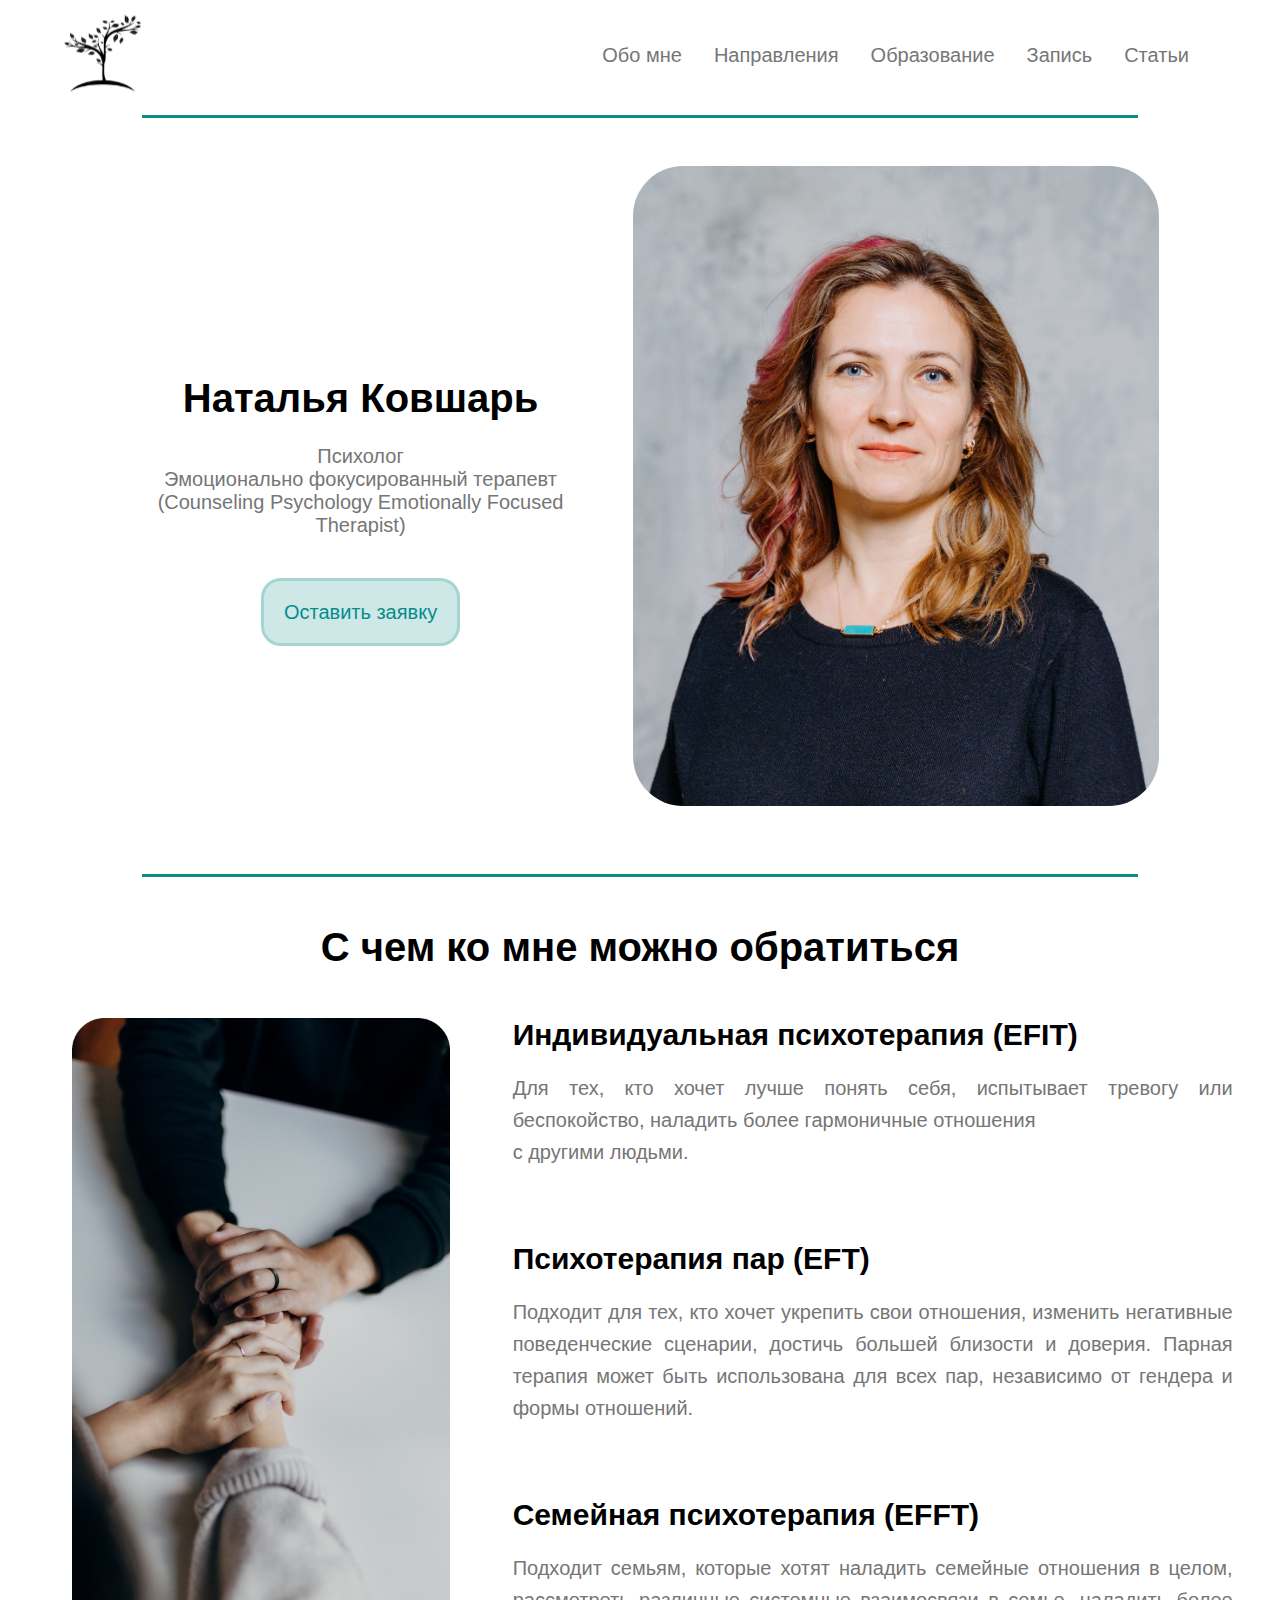
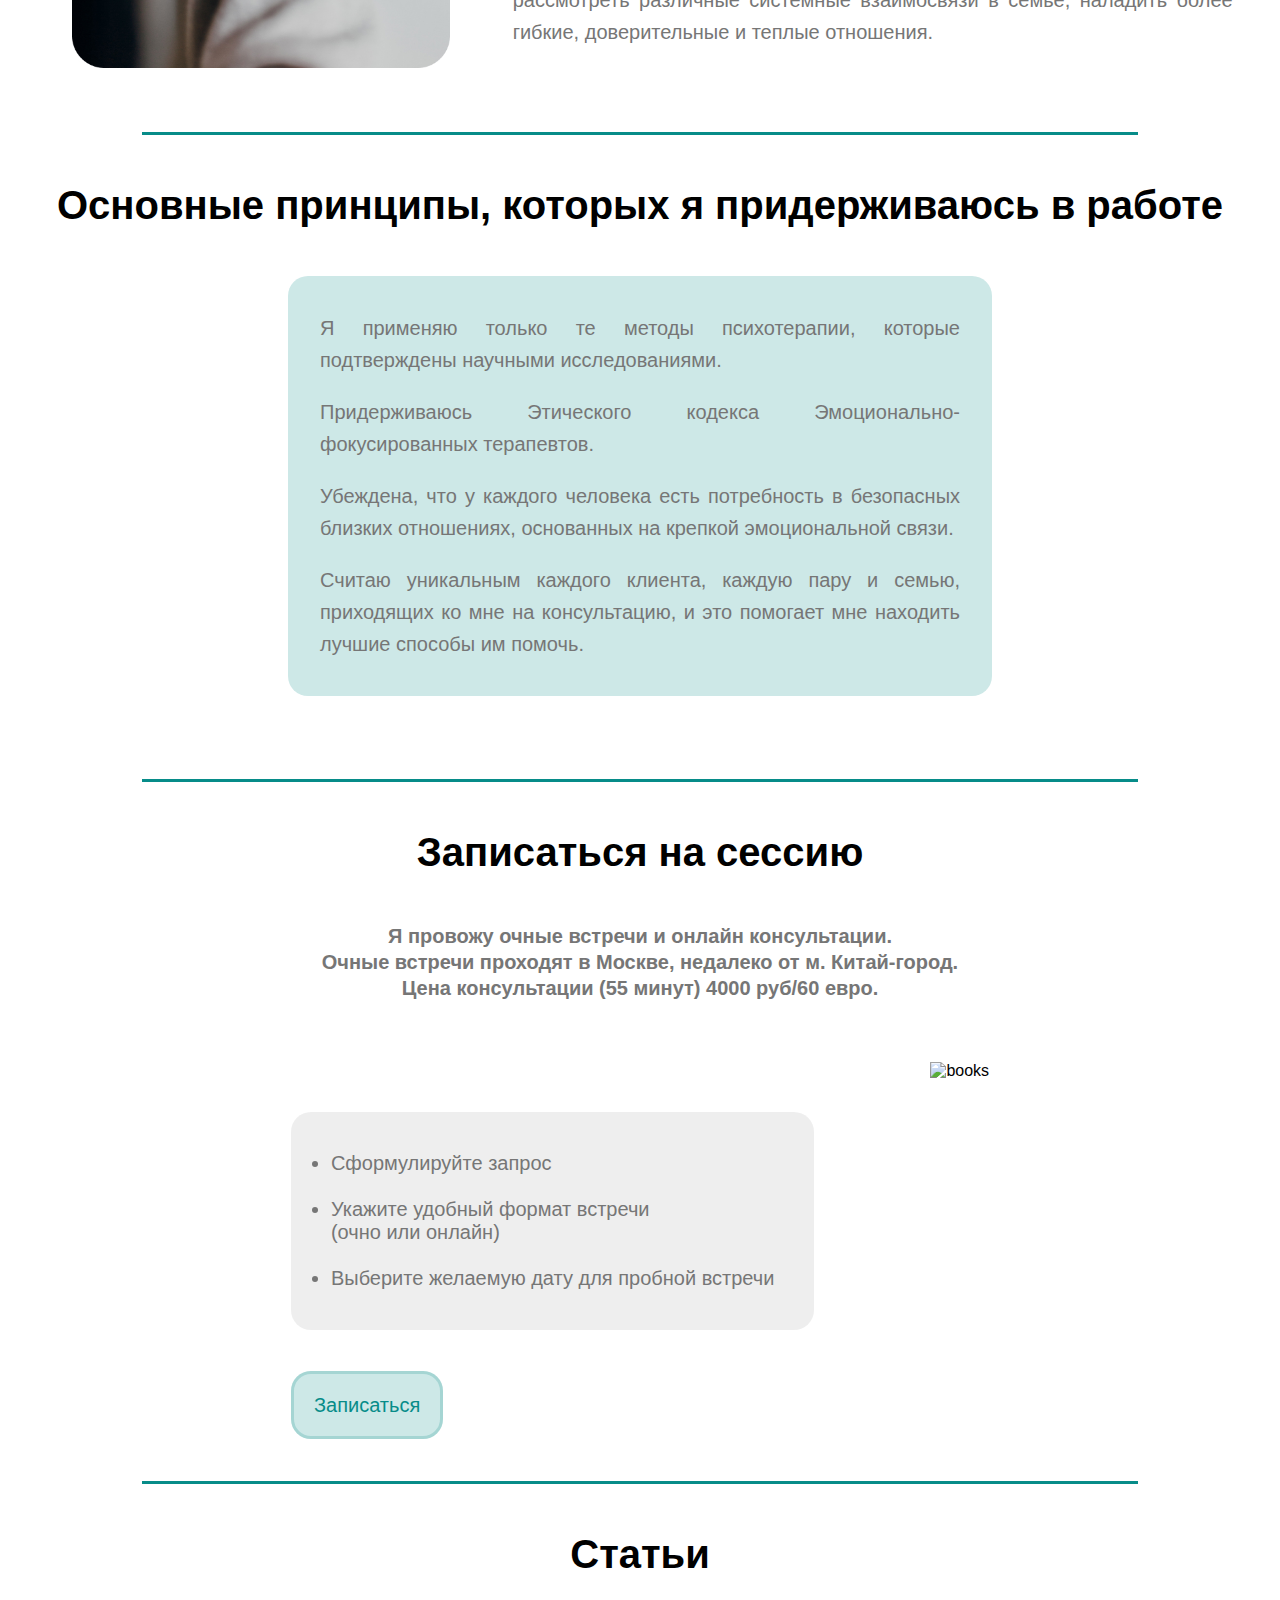
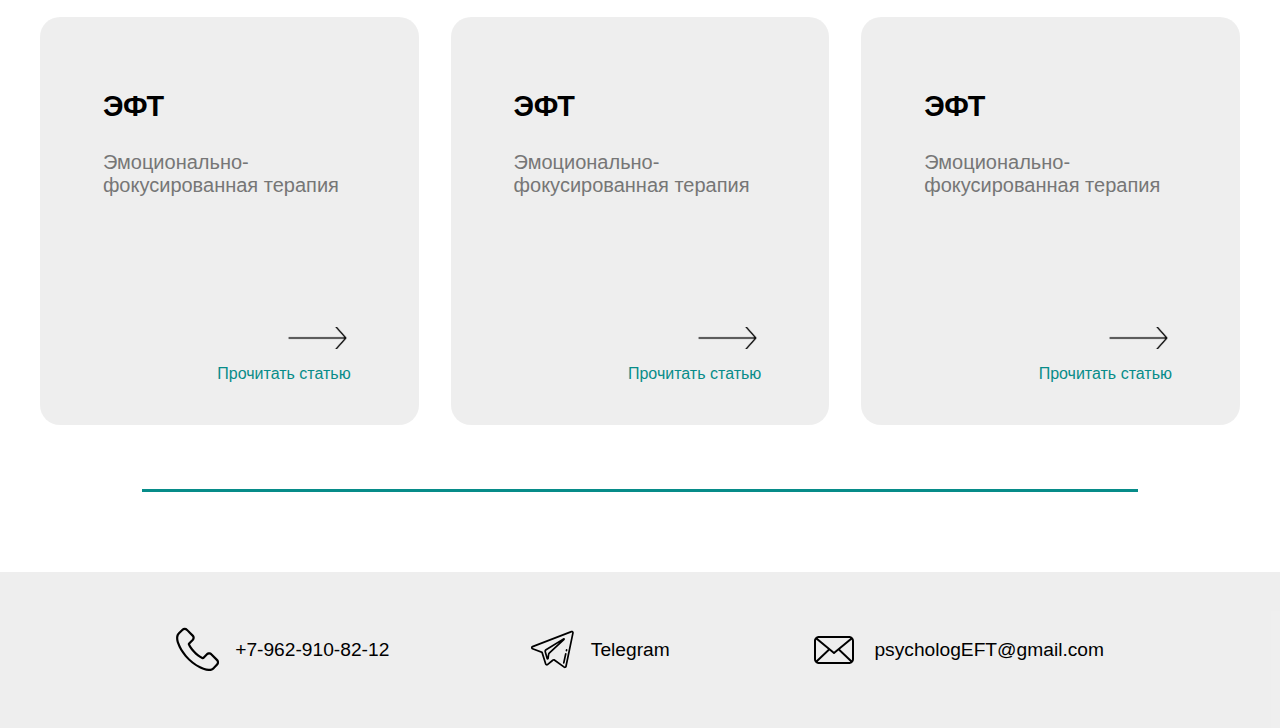
==== index.html @ a8511dcf "Merge pull request #16 from IrinaShvetz-Shust/test" ====
<!DOCTYPE html>
<html lang="en">

<head>
    <meta charset="UTF-8" />
    <meta http-equiv="X-UA-Compatible" content="IE=edge" />
    <meta name="viewport" content="width=device-width, initial-scale=1.0" />
    <link rel="stylesheet" href="./src/assets/styles/vendor/normalize.css" />
    <link rel="stylesheet" href="./src/assets/styles/main.css" />
    <title>Document</title>
    <style>

    </style>

</head>

<body>
    <header class="header">
        <a href="#" class="header__logo" target="_blank">
            <img src="./src/assets/images/logo.svg" alt="Главное лого - дерево." class="header__image" /></a>
        <ul class="header__list">
            <li class="header__item">
                <a href="#" class="text header__link header__link_current">Обо мне</a>
            </li>
            <li class="header__item">
                <a href="#services" class="text header__link">Направления</a>
            </li>
            <li class="header__item">
                <a href="./Education.html" class="text header__link" target="_blank">Образование</a>
            </li>
            <li class="header__item">
                <a href="#booking" class="text header__link">Запись</a>
            </li>
            <li class="header__item">
                <a href="./Articles.html" class="text header__link" target="_blank">Статьи</a>
            </li>
        </ul>
        <div class="hamburger-menu">
            <input id="hamburger-menu__toggle" type="checkbox" />
            <label class="hamburger-menu__button" for="hamburger-menu__toggle">
                <span></span>
            </label>
            <ul class="hamburger-menu__list">
                <li class="hamburger-menu__item">
                    <a href="#" class="text hamburger-menu__link">Обо мне</a>
                </li>
                <li class="hamburger-menu__item">
                    <a href="./Education.html" class="text hamburger-menu__link" target="_blank">Образование</a>
                </li>
                <li class="hamburger-menu__item">
                    <a href="./Articles.html" class="text hamburger-menu__link" target="_blank">Статьи</a>
                </li>
            </ul>
        </div>
    </header>
    <main class="main-container">
        <!-- Блок "Обо мне" -->
        <hr />
        <article class="about">
            <div class="about__text">
                <h1 class="title_size-m title_mobile-border title">Наталья Ковшарь</h1>
                <p class="text">
                    Психолог<br />
                    Эмоционально фокусированный терапевт<br />
                    (Counseling Psychology Emotionally Focused Therapist)
                </p>
                <div class="btn">
                    <a href="telergam.html" target="_blank" class="btn__link border-radius">Оставить заявку</a>
                </div>
            </div>
            <div class="about__img-item">
                <img src="./src/assets/images/Natalia.jpg" alt="portrait of Natalia"
                    class="about__img border-radius__img" />
            </div>
        </article>
        <!-- Блок "Обо мне mobile" -->
        <article class="about-mobile">
            <h1 class="title_size-m title_mobile-border title">Наталья Ковшарь</h1>

            <img src="./src/assets/images/Natalia.jpg" alt="portrait of Natalia"
                class="about__img border-radius__img about__img-item" />
            <p class="text ">
                Психолог<br />
                Эмоционально фокусированный терапевт<br />
                (Counseling Psychology Emotionally Focused Therapist)
            </p>

            <div class="btn">
                <a href="telergam.html" target="_blank" class="btn__link border-radius">Оставить заявку</a>
            </div>

            </div>
        </article>
        <!-- Блок услуги -->
        <hr id="services" />
        <div class="services">
            <h2 class="services__title title title_mobile-border">
                С чем ко мне можно обратиться
            </h2>
            <div class="services-block">
                <img class="services__image" src="./src/assets/images/main-hand.jpg" alt="Предоставляемые услуги" />
                <section class="services__text">
                    <article class="services__text-block">
                        <p class="services__text-title title_size-s">
                            Индивидуальная психотерапия (EFIT)
                        </p>
                        <p class="services__text-description text">
                            Для тех, кто хочет лучше понять себя, испытывает тревогу или
                            беспокойство, наладить более гармоничные отношения <br />
                            с другими людьми.
                        </p>
                    </article>
                    <article class="services__text-block">
                        <p class="services__text-title title_size-s">
                            Психотерапия пар (EFT)
                        </p>
                        <p class="services__text-description text">
                            Подходит для тех, кто хочет укрепить свои отношения, изменить
                            негативные поведенческие сценарии, достичь большей близости и
                            доверия. Парная терапия может быть использована для всех пар,
                            независимо от гендера и формы отношений.
                        </p>
                    </article>
                    <article class="services__text-block">
                        <p class="services__text-title title_size-s">
                            Семейная психотерапия (EFFT)
                        </p>
                        <p class="services__text-description text">
                            Подходит семьям, которые хотят наладить семейные отношения в
                            целом, рассмотреть различные системные взаимосвязи в семье,
                            наладить более гибкие, доверительные и теплые отношения.
                        </p>
                    </article>

                    <img class="services__image-mobile" src="./src/assets/images/main-hands_mobile.jpg"
                        alt="Предоставляемые услуги" />
                </section>
            </div>
        </div>
        <!-- Блок принципы -->
        <hr />
        <section class="principles">
            <h2 class="principles__tittle title title_mobile-border title_center">
                Основные принципы, которых я придерживаюсь в работе
            </h2>
            <h2 class="title_center title title_mobile-border title-none">
                Основные принципы
            </h2>

            <div class="principle_description">
                <p class="principles__text text">
                    Я применяю только те методы психотерапии, которые подтверждены
                    научными исследованиями.
                </p>
                <p class="principles__text text">
                    Придерживаюсь Этического кодекса Эмоционально-фокусированных
                    терапевтов.
                </p>
                <p class="principles__text text">
                    Убеждена, что у каждого человека есть потребность в безопасных
                    близких отношениях, основанных на крепкой эмоциональной связи.
                </p>
                <p class="principles__text text">
                    Считаю уникальным каждого клиента, каждую пару и семью, приходящих
                    ко мне на консультацию, и это помогает мне находить лучшие способы
                    им помочь.
                </p>
            </div>
        </section>
        <!-- Блок запись -->
        <hr id="booking" />
        <section class="booking">
            <h2 class="title_center title title_mobile-border">
                Записаться на сессию
            </h2>

            <p class="booking__info text">
                Я провожу очные встречи и онлайн консультации. <br />
                Очные встречи проходят в Москве, недалеко от м. Китай-город. <br />
                Цена консультации (55 минут) 4000 руб/60 евро.
            </p>

            <div class="booking-block2">
                <div>
                    <ul class="text booking-block2__text">
                        <li>Сформулируйте запрос</li><br>
                        <li>
                            Укажите удобный формат встречи <br />
                            (очно или онлайн)
                        </li><br>
                        <li>
                            Выберите желаемую дату для пробной
                            встречи
                        </li>
                    </ul>
                    <div class="btn btn__booking">
                        <a href="telergam.html" target="_blank" class="btn__link border-radius">Записаться</a>
                    </div>
                </div>
                <img class="booking__image" src="./src/assets/images/booking1.jpg" alt="books" />
            </div>
        </section>

        <!-- Блок статьи -->
        <hr />
        <section class="articles">
            <h2 class="title articles__title title_mobile-border">Статьи</h2>
            <div class="articles-card__wrapper">
                <div class="articles-card">
                    <h3 class="articles-card__title title_size-s">ЭФТ</h3>
                    <p class="text articles-card__text">
                        Эмоционально-фокусированная терапия
                    </p>
                    <a href="Articles.html" class="articles-card__link" target="_blank">
                        <svg class="articles-card__icon" xmlns="http://www.w3.org/2000/svg"
                            xmlns:xlink="http://www.w3.org/1999/xlink" width="107" height="22" viewBox="0 0 107 22"
                            fill="none">
                            <rect width="107" height="22" fill="url(#pattern0)" />
                            <defs>
                                <pattern id="pattern0" patternContentUnits="objectBoundingBox" width="1" height="1">
                                    <use xlink:href="#image0_420_142"
                                        transform="translate(0 -1.93182) scale(0.000997009 0.00484909)" />
                                </pattern>
                                <image id="image0_420_142" width="1003" height="1003"
                                    xlink:href="[data-uri]" />
                            </defs>
                        </svg>

                        <p class="articles-card__link-text">Прочитать статью</p>
                    </a>
                </div>
                <div class="articles-card">
                    <h3 class="articles-card__title title_size-s">ЭФТ</h3>
                    <p class="text articles-card__text">
                        Эмоционально-фокусированная терапия
                    </p>
                    <a href="Articles.html" class="articles-card__link" target="_blank">
                        <svg class="articles-card__icon" xmlns="http://www.w3.org/2000/svg"
                            xmlns:xlink="http://www.w3.org/1999/xlink" width="107" height="22" viewBox="0 0 107 22"
                            fill="none">
                            <rect width="107" height="22" fill="url(#pattern0)" />
                            <defs>
                                <pattern id="pattern0" patternContentUnits="objectBoundingBox" width="1" height="1">
                                    <use xlink:href="#image0_420_142"
                                        transform="translate(0 -1.93182) scale(0.000997009 0.00484909)" />
                                </pattern>
                                <image id="image0_420_142" width="1003" height="1003"
                                    xlink:href="[data-uri]" />
                            </defs>
                        </svg>
                        <p class="articles-card__link-text">Прочитать статью</p>
                    </a>
                </div>
                <div class="articles-card articles-card_last">
                    <h3 class="articles-card__title title_size-s">ЭФТ</h3>
                    <p class="text articles-card__text">
                        Эмоционально-фокусированная терапия
                    </p>
                    <a href="Articles.html" class="articles-card__link" target="_blank">
                        <svg class="articles-card__icon" xmlns="http://www.w3.org/2000/svg"
                            xmlns:xlink="http://www.w3.org/1999/xlink" width="107" height="22" viewBox="0 0 107 22"
                            fill="none">
                            <rect width="107" height="22" fill="url(#pattern0)" />
                            <defs>
                                <pattern id="pattern0" patternContentUnits="objectBoundingBox" width="1" height="1">
                                    <use xlink:href="#image0_420_142"
                                        transform="translate(0 -1.93182) scale(0.000997009 0.00484909)" />
                                </pattern>
                                <image id="image0_420_142" width="1003" height="1003"
                                    xlink:href="[data-uri]" />
                            </defs>
                        </svg>
                        <p class="articles-card__link-text">Прочитать статью</p>
                    </a>
                </div>
            </div>
        </section>
        <hr />
    </main>
    <footer class="footer">
        <ul class="footer__list">
            <li class="footer__item">
                <a class="footer__link" href="tel:+79629108212">
                    <svg class="footer__icon footer__icon_telephone" xmlns="http://www.w3.org/2000/svg"
                        xmlns:xlink="http://www.w3.org/1999/xlink" version="1.1" id="Capa_1" x="0px" y="0px"
                        viewBox="0 0 482.6 482.6" style="enable-background: new 0 0 482.6 482.6" xml:space="preserve">
                        <g>
                            <path
                                d="M98.339,320.8c47.6,56.9,104.9,101.7,170.3,133.4c24.9,11.8,58.2,25.8,95.3,28.2c2.3,0.1,4.5,0.2,6.8,0.2   c24.9,0,44.9-8.6,61.2-26.3c0.1-0.1,0.3-0.3,0.4-0.5c5.8-7,12.4-13.3,19.3-20c4.7-4.5,9.5-9.2,14.1-14   c21.3-22.2,21.3-50.4-0.2-71.9l-60.1-60.1c-10.2-10.6-22.4-16.2-35.2-16.2c-12.8,0-25.1,5.6-35.6,16.1l-35.8,35.8   c-3.3-1.9-6.7-3.6-9.9-5.2c-4-2-7.7-3.9-11-6c-32.6-20.7-62.2-47.7-90.5-82.4c-14.3-18.1-23.9-33.3-30.6-48.8   c9.4-8.5,18.2-17.4,26.7-26.1c3-3.1,6.1-6.2,9.2-9.3c10.8-10.8,16.6-23.3,16.6-36s-5.7-25.2-16.6-36l-29.8-29.8   c-3.5-3.5-6.8-6.9-10.2-10.4c-6.6-6.8-13.5-13.8-20.3-20.1c-10.3-10.1-22.4-15.4-35.2-15.4c-12.7,0-24.9,5.3-35.6,15.5l-37.4,37.4   c-13.6,13.6-21.3,30.1-22.9,49.2c-1.9,23.9,2.5,49.3,13.9,80C32.739,229.6,59.139,273.7,98.339,320.8z M25.739,104.2   c1.2-13.3,6.3-24.4,15.9-34l37.2-37.2c5.8-5.6,12.2-8.5,18.4-8.5c6.1,0,12.3,2.9,18,8.7c6.7,6.2,13,12.7,19.8,19.6   c3.4,3.5,6.9,7,10.4,10.6l29.8,29.8c6.2,6.2,9.4,12.5,9.4,18.7s-3.2,12.5-9.4,18.7c-3.1,3.1-6.2,6.3-9.3,9.4   c-9.3,9.4-18,18.3-27.6,26.8c-0.2,0.2-0.3,0.3-0.5,0.5c-8.3,8.3-7,16.2-5,22.2c0.1,0.3,0.2,0.5,0.3,0.8   c7.7,18.5,18.4,36.1,35.1,57.1c30,37,61.6,65.7,96.4,87.8c4.3,2.8,8.9,5,13.2,7.2c4,2,7.7,3.9,11,6c0.4,0.2,0.7,0.4,1.1,0.6   c3.3,1.7,6.5,2.5,9.7,2.5c8,0,13.2-5.1,14.9-6.8l37.4-37.4c5.8-5.8,12.1-8.9,18.3-8.9c7.6,0,13.8,4.7,17.7,8.9l60.3,60.2   c12,12,11.9,25-0.3,37.7c-4.2,4.5-8.6,8.8-13.3,13.3c-7,6.8-14.3,13.8-20.9,21.7c-11.5,12.4-25.2,18.2-42.9,18.2   c-1.7,0-3.5-0.1-5.2-0.2c-32.8-2.1-63.3-14.9-86.2-25.8c-62.2-30.1-116.8-72.8-162.1-127c-37.3-44.9-62.4-86.7-79-131.5   C28.039,146.4,24.139,124.3,25.739,104.2z" />
                        </g>
                        <g></g>
                        <g></g>
                        <g></g>
                        <g></g>
                        <g></g>
                        <g></g>
                        <g></g>
                        <g></g>
                        <g></g>
                        <g></g>
                        <g></g>
                        <g></g>
                        <g></g>
                        <g></g>
                        <g></g>
                    </svg>
                    <p class="footer__text">+7-962-910-82-12</p>
                </a>
            </li>
            <li class="footer__item">
                <a href="#" class="footer__link">
                    <svg class="footer__icon footer__icon_telegram" xmlns="http://www.w3.org/2000/svg"
                        xmlns:xlink="http://www.w3.org/1999/xlink" version="1.1" id="Layer_1" x="0px" y="0px"
                        viewBox="0 0 512 512" style="enable-background:new 0 0 512 512;" xml:space="preserve">
                        <g>
                            <g>
                                <g>
                                    <path
                                        d="M385.268,121.919l-210.569,129.69c-11.916,7.356-17.555,21.885-13.716,35.323l22.768,80     c1.945,6.821,8.015,11.355,14.999,11.355c0.389,0,0.782-0.014,1.176-0.043c7.466-0.542,13.374-6.103,14.367-13.515l5.92-43.866     c0.798-5.902,3.642-11.392,8.001-15.45l173.765-161.524c5.251-4.869,5.945-12.842,1.618-18.545     C399.263,119.636,391.388,118.16,385.268,121.919z M214.32,290.478c-7.808,7.268-12.895,17.089-14.323,27.655l-2.871,21.278     l-16.527-58.072c-1.343-4.704,0.635-9.791,4.805-12.365l154.258-95.007L214.32,290.478z" />
                                    <path
                                        d="M503.67,37.382c-6.579-5.576-15.657-7.111-23.698-4.005L15.08,212.719C5.873,216.27-0.047,224.939,0,234.804     c0.048,9.874,6.055,18.495,15.316,21.965l108.59,40.529l42.359,136.225c2.326,7.489,8.197,13.308,15.703,15.566     c7.502,2.256,15.604,0.643,21.66-4.31l63.14-51.473c3.032-2.472,7.362-2.594,10.528-0.295l113.883,82.681     c4.097,2.978,8.932,4.511,13.823,4.511c2.865,0,5.749-0.526,8.517-1.596c7.486-2.895,12.93-9.312,14.56-17.163l83.429-401.309     C513.26,51.685,510.257,42.967,503.67,37.382z M491.536,55.99l-83.428,401.308c-0.302,1.45-1.346,2.053-1.942,2.284     c-0.6,0.232-1.785,0.489-2.997-0.393l-113.887-82.685c-5.091-3.696-11.077-5.531-17.052-5.531     c-6.518,0-13.027,2.185-18.347,6.519l-63.154,51.485c-1.124,0.92-2.291,0.756-2.885,0.577c-0.598-0.18-1.665-0.69-2.099-2.086     l-43.845-141.006c-0.937-3.013-3.217-5.423-6.173-6.527L22.462,237.662c-1.696-0.635-2.057-1.958-2.062-2.957     c-0.005-0.99,0.343-2.307,2.023-2.955L487.316,52.409c0.002-0.001,0.005-0.002,0.008-0.003c1.51-0.583,2.627,0.087,3.159,0.537     C491.017,53.398,491.867,54.398,491.536,55.99z" />
                                </g>
                            </g>
                        </g>
                        <g>
                            <g>
                                <path
                                    d="M427.481,252.142c-5.506-1.196-10.936,2.299-12.131,7.804l-1.55,7.14c-1.195,5.505,2.299,10.936,7.804,12.131    c0.729,0.158,1.456,0.234,2.174,0.234c4.695,0,8.92-3.262,9.958-8.037l1.55-7.14C436.48,258.769,432.985,253.338,427.481,252.142z    " />
                            </g>
                        </g>
                        <g>
                            <g>
                                <path
                                    d="M417.281,299.122c-5.512-1.195-10.938,2.299-12.132,7.804l-23.459,108.051c-1.195,5.505,2.299,10.936,7.803,12.131    c0.73,0.158,1.457,0.234,2.174,0.234c4.696,0,8.92-3.262,9.958-8.037l23.459-108.052    C426.279,305.748,422.785,300.317,417.281,299.122z" />
                            </g>
                        </g>
                        <g>
                        </g>
                        <g>
                        </g>
                        <g>
                        </g>
                        <g>
                        </g>
                        <g>
                        </g>
                        <g>
                        </g>
                        <g>
                        </g>
                        <g>
                        </g>
                        <g>
                        </g>
                        <g>
                        </g>
                        <g>
                        </g>
                        <g>
                        </g>
                        <g>
                        </g>
                        <g>
                        </g>
                        <g>
                        </g>
                    </svg>
                    <p class="footer__text">Telegram</p>
                </a>
            </li>
            <li class="footer__item">
                <a href="mailto:kovshar@mail.ru" class="footer__link"><svg class="footer__icon footer__icon_mail"
                        xmlns="http://www.w3.org/2000/svg" viewBox="0 0 24 24">
                        <path
                            d="M3.84674576,17.8602756 C4.0442161,17.955959 4.26584099,18.0096122 4.49999728,18.0096122 L19.5,18.0096122 C19.734157,18.0096122 19.9557825,17.9559587 20.1532533,17.8602747 L14.2446247,12.2992125 L12.3178536,13.8859651 C12.1332257,14.0380116 11.8667743,14.0380116 11.6821464,13.8859651 L9.75537533,12.2992125 L3.84674576,17.8602756 L3.84674576,17.8602756 Z M3.1430925,17.1498223 C3.1477226,17.1451097 3.15246435,17.1404678 3.15731765,17.1359 L8.97720082,11.6583629 L3.18214637,6.88596512 C3.16950983,6.87555855 3.15751523,6.86466152 3.14616744,6.85332433 C3.05246763,7.04913384 2.99999728,7.26843937 2.99999728,7.5 L2.99999728,16.5096122 C2.99999728,16.7386275 3.05132045,16.9556556 3.1430925,17.1498223 L3.1430925,17.1498223 Z M20.8569057,17.1498204 C20.9486772,16.9556542 21,16.7386268 21,16.5096122 L21,7.5 C21,7.26844009 20.94753,7.04913522 20.8538307,6.85332617 C20.8424835,6.86466269 20.8304895,6.87555911 20.8178536,6.88596512 L15.0227992,11.6583629 L20.8426823,17.1359 C20.847535,17.1404672 20.8522762,17.1451085 20.8569057,17.1498204 L20.8569057,17.1498204 Z M20.1444281,6.14509696 C19.9491886,6.05206979 19.7306751,6 19.5,6 L4.49999728,6 C4.26932289,6 4.05080997,6.05206949 3.85557086,6.14509614 L12,12.8522731 L20.1444281,6.14509696 L20.1444281,6.14509696 Z M4.49999728,5 L19.5,5 C20.8807119,5 22,6.11928813 22,7.5 L22,16.5096122 C22,17.8903241 20.8807119,19.0096122 19.5,19.0096122 L4.49999728,19.0096122 C3.11928541,19.0096122 1.99999728,17.8903241 1.99999728,16.5096122 L1.99999728,7.5 C1.99999728,6.11928813 3.11928541,5 4.49999728,5 Z" />
                    </svg>
                    <p class="footer__text">psychologEFT@gmail.com</p>
                </a>
            </li>
        </ul>
    </footer>
</body>

</html>
---- src/assets/styles/main.css ----
body {
  font-family: "Roboto", sans-serif;
  margin: 0;
  padding: 0;
}

.border-radius_color {
  border: 3.5px solid rgba(7, 140, 137, 0.2);
}

@media (min-width: 320px) and (max-width: 480px) {
  .border-radius_color {
    border: 2.5px solid rgba(7, 140, 137, 0.2);
  }
}
.border-radius__img {
  border-radius: 50px;
}

.border-radius {
  border: 3px solid rgba(7, 140, 137, 0.2);
  border-radius: 20px;
}

.education__img {
  text-align: center;
}

@media (min-width: 320px) and (max-width: 1023px) {
  .education__img {
    margin: 1em;
  }
}
.education__text-left {
  text-align: left;
}

.education__text_block-size {
  height: 57.5%;
}

.education__text {
  margin: 1.5em;
  background-color: rgba(7, 140, 137, 0.2);
  padding: 2em;
  border-radius: 20px;
}

@media (min-width: 320px) and (max-width: 1023px) {
  .education__text {
    margin: 0.4em;
    padding: 1em;
  }
}
.education__block-3 {
  grid-column: 1/span 2;
  grid-row: 2/3;
}

@media (min-width: 320px) and (max-width: 480px) {
  .education__block-3 {
    margin-top: 0;
    grid-column: 1/span 2;
    grid-row: 2/3;
  }
}
.education {
  display: grid;
  grid-template-columns: 1fr 2fr;
  grid-template-rows: 1fr 27rem;
  text-align: left;
  margin: 3rem 0;
}

@media (min-width: 320px) and (max-width: 1023px) {
  .education {
    margin-top: 1.5rem;
    display: flex;
    flex-direction: column;
    justify-content: center;
  }
}
.education-gallery__img {
  width: 26vw;
  height: 44vh;
}

@media (min-width: 320px) and (max-width: 1023px) {
  .education-gallery__img {
    width: 42vh;
  }
}
.education-gallery__item-1 {
  grid-column: 1/span 2;
  grid-row: 1/2;
}

@media (min-width: 320px) and (max-width: 1023px) {
  .education-gallery__item-1 {
    margin: 0;
    display: flex;
    justify-content: center;
    width: 100%;
  }
}
.education-gallery__item-2 {
  grid-column: 3/span 2;
  grid-row: 1/2;
}

@media (min-width: 320px) and (max-width: 1023px) {
  .education-gallery__item-2 {
    margin: 0;
    display: flex;
    justify-content: center;
    width: 100%;
  }
}
.education-gallery__item-3 {
  grid-column: 5/span 2;
  grid-row: 1/2;
}

@media (min-width: 320px) and (max-width: 1023px) {
  .education-gallery__item-3 {
    margin: 0;
    display: flex;
    justify-content: center;
    width: 100%;
  }
}
.education-gallery__item-4 {
  grid-column: 2/4;
  grid-row: 3/span 2;
}

@media (min-width: 320px) and (max-width: 1023px) {
  .education-gallery__item-4 {
    margin: 0;
    display: flex;
    justify-content: center;
    width: 100%;
  }
}
.education-gallery__item-5 {
  grid-column: 4/span 2;
  grid-row: 3/span 2;
}

@media (min-width: 320px) and (max-width: 1023px) {
  .eeducation-gallery__item-5 {
    margin: 0;
    display: flex;
    justify-content: center;
    width: 100%;
  }
}
.education-gallery_animation {
  transition: 1s;
}

.education-gallery_animation:hover {
  transform: scale(1.2);
}

@media (min-width: 320px) and (max-width: 768px) {
  .education-gallery_animation:hover {
    transform: none;
  }
}
.education-gallery {
  margin-left: 1em;
  display: grid;
  grid-template-columns: repeat(6, 1fr);
  grid-template-rows: 1fr 10px 1fr;
  column-gap: 3em;
  row-gap: 1em;
  align-items: baseline;
  justify-items: center;
  margin: 3em 0;
}

@media (min-width: 320px) and (max-width: 1023px) {
  .education-gallery {
    margin: 4rem 0 0 0;
    display: flex;
    flex-direction: column;
    justify-content: space-between;
    align-items: center;
    height: 50%;
  }
}
.title_center {
  text-align: center;
}

.title_size-m {
  font-size: 44px;
}

@media (min-width: 320px) and (max-width: 480px) {
  .title_size-m {
    font-family: inherit;
    font-weight: 700;
    font-size: 30px;
  }
}
.title_size-s {
  font-size: 1.8rem;
  margin-top: 0;
}

@media (min-width: 320px) and (max-width: 480px) {
  .title_size-s {
    font-size: 22px;
    font-family: inherit;
    font-weight: 700;
    text-align: center;
  }
}
@media (min-width: 320px) and (max-width: 768px) {
  .title_mobile-border {
    border-top: 3px solid rgb(7, 140, 137);
    border-bottom: 3px solid rgb(7, 140, 137);
  }
}
.title {
  margin: 0;
  margin: 1.5rem 0;
  padding: 0;
  font-family: inherit;
  font-size: 2.5rem;
  font-weight: 700;
}

@media (min-width: 320px) and (max-width: 768px) {
  .title {
    margin-top: 1em;
    margin-bottom: 1rem;
    padding: 0.2em;
  }
}
.title-none {
  display: none;
}

@media (min-width: 320px) and (max-width: 768px) {
  .title-none {
    display: block;
  }
}
.text {
  font-family: inherit;
  font-size: 20px;
  font-weight: 400;
  color: rgb(118, 118, 118);
}

@media (min-width: 320px) and (max-width: 480px) {
  .text {
    font-size: 18px;
    font-family: inherit;
    font-weight: 400;
  }
}
.services__image {
  max-height: 650px;
  margin-left: 2rem;
}

@media (min-width: 320px) and (max-width: 1023px) {
  .services__image {
    display: none;
  }
  .services__image-mobile {
    max-width: 400px;
    margin-bottom: 1rem;
    align-self: center;
  }
}
@media (min-width: 1024px) {
  .services__image-mobile {
    display: none;
  }
}
.services__title {
  display: flex;
  justify-content: center;
}

@media (min-width: 320px) and (max-width: 1023px) {
  .services__title {
    display: flex;
    text-align: center;
    font-size: 34px;
  }
}
.services__text {
  display: flex;
  margin-left: 63px;
  flex-direction: column;
  justify-content: space-between;
}

.services__text-title {
  margin: 0;
  font-family: inherit;
  font-size: 30px;
  font-weight: 600;
  color: inherit;
}

.services__text-description {
  line-height: 2rem;
  max-width: 45rem;
  text-align: justify;
}

@media (min-width: 320px) and (max-width: 1023px) {
  .services__text-description {
    line-height: 2rem;
  }
}
@media (min-width: 320px) and (max-width: 1023px) {
  .services__text {
    display: flex;
    margin: 1em;
    flex-direction: column;
    justify-content: space-between;
  }
}
@media (min-width: 320px) and (max-width: 1023px) {
  .services__text-title {
    margin: 0;
    text-align: center;
    font-family: inherit;
    font-size: 24px;
    font-weight: 600;
    line-height: 2rem;
    color: inherit;
  }
}
@media (min-width: 320px) and (max-width: 1023px) {
  .services__text-description {
    max-width: none;
    margin-bottom: 2rem;
    text-align: justify;
  }
}
.services {
  margin: 3rem 0 4rem;
}

.services-block {
  display: flex;
  flex-direction: row;
  margin-top: 3rem;
}

@media (min-width: 320px) and (max-width: 1023px) {
  .services-block {
    display: flex;
    flex-direction: column;
    margin: 1rem 0 0 0;
  }
  .services {
    margin: 1rem 0;
  }
}
.principles__tittle {
  display: flex;
  justify-content: center;
}

@media (min-width: 320px) and (max-width: 1023px) {
  .principles__tittle {
    text-align: center;
  }
}
@media (min-width: 320px) and (max-width: 768px) {
  .principles__tittle {
    display: none;
  }
}
@media (min-width: 320px) and (max-width: 1023px) {
  .principle_text {
    margin: 0;
  }
}
.principles {
  margin: 3rem 0 4rem;
}

.principle_description {
  display: block;
  margin: 3em auto 83px;
  padding: 1em 2em;
  line-height: 2rem;
  max-width: 40rem;
  background-color: rgba(7, 140, 137, 0.2);
  text-align: justify;
  border-radius: 20px;
}

@media (min-width: 320px) and (max-width: 1023px) {
  .principle_description {
    margin-bottom: 1rem;
    padding: 1rem;
    text-align: left;
  }
}
.main-container {
  display: block;
  margin: 0 auto;
  margin-top: 135px;
  max-width: 1300px;
  box-sizing: border-box;
}

@media (max-width: 480px) {
  .main-container {
    display: block;
    margin: 1.5em;
    margin-top: 120px;
  }
}
@media (min-width: 480px) and (max-width: 1320px) {
  .main-container {
    display: block;
    margin: 2.5em;
    margin-top: 115px;
  }
}
.footer__icon {
  padding: 0;
  margin: 0;
  margin-right: 1rem;
}
.footer__icon_telephone {
  width: 2.7rem;
  height: 3.3rem;
}
.footer__icon_telegram {
  width: 2.8rem;
  height: 2.68rem;
}
.footer__icon_mail {
  width: 3rem;
  height: 3.37rem;
}

@media (min-width: 480px) and (max-width: 768px) {
  .footer__icon {
    padding: 0;
    margin: 0;
    margin-right: 0;
  }
  .footer__icon_telephone {
    width: 2rem;
  }
  .footer__icon_telegram {
    width: 2rem;
  }
  .footer__icon_mail {
    width: 2.5rem;
  }
  .footer__icon:hover {
    fill: rgb(7, 140, 137);
  }
}
@media (min-width: 768px) and (max-width: 1024px) {
  .footer__icon {
    padding: 0;
    margin: 0;
    margin-right: 0;
  }
  .footer__icon_telephone {
    width: 2rem;
  }
  .footer__icon_telegram {
    width: 2rem;
  }
  .footer__icon_mail {
    width: 2.5rem;
  }
  .footer__icon:hover {
    fill: rgb(7, 140, 137);
  }
}
.footer__item {
  margin: 0;
  padding: 0;
}

.footer__link {
  display: flex;
  align-items: center;
  margin: 0;
  padding: 0;
  text-decoration: none;
  color: inherit;
}
.footer__link:hover {
  color: rgb(118, 118, 118);
}

.footer__list {
  display: flex;
  justify-content: space-between;
  align-items: center;
  margin: 0;
  padding: 3rem 11rem;
  list-style-type: none;
}

@media (max-width: 480px) {
  .footer__list {
    padding: 2.93rem 4.37rem;
  }
}
@media (max-width: 768px) {
  .footer__list {
    padding: 2.93rem 4.37rem;
  }
}
.footer__text {
  font-family: inherit;
  font-size: 1.2rem;
  font-weight: 400;
}
.footer__text:hover {
  color: rgb(118, 118, 118);
}

@media (max-width: 480px) {
  .footer__text {
    display: none;
  }
}
@media (min-width: 480px) and (max-width: 768px) {
  .footer__text {
    display: none;
  }
}
@media (min-width: 768px) and (max-width: 1024px) {
  .footer__text {
    display: none;
  }
}
.footer {
  margin-top: 5rem;
  padding: 0;
  background-color: hsla(0deg, 0%, 93%, 0.92);
}

hr {
  display: block;
  width: 83%;
  margin: 0 auto;
  background-color: rgb(7, 140, 137);
  border: none;
  height: 3px;
}

@media (min-width: 320px) and (max-width: 768px) {
  hr {
    display: none;
    width: 19.12rem;
  }
}
@media (min-width: 769px) and (max-width: 1024px) {
  hr {
    width: 73%;
  }
}
.articles__title {
  margin-bottom: 2.5rem;
  text-align: center;
}

@media (max-width: 480px) {
  .articles__title {
    margin-bottom: 20px;
  }
}
.articles {
  margin: 3rem 0 4rem;
}

@media (min-width: 480px) and (max-width: 768px) {
  .articles {
    display: flex;
    flex-direction: column;
    justify-content: center;
    margin-top: 0;
  }
}
.articles-card__link {
  display: flex;
  flex-direction: column;
  align-items: flex-end;
  text-decoration: none;
  text-align: right;
  color: rgb(7, 140, 137);
  transition: 1s;
}
.articles-card__link:hover {
  color: rgb(118, 118, 118);
}

.articles-card__text {
  padding: 0;
  margin: 0 2em 8.12rem 0;
  width: 100%;
}

.articles-card__title {
  margin-bottom: 1.75rem;
}

.articles-card__wrapper {
  display: flex;
}

@media (max-width: 1024px) {
  .articles-card__wrapper {
    flex-direction: column;
    justify-content: center;
    align-items: center;
  }
}
.articles-card__link-text {
  padding-right: 20px;
}

.articles-card__icon:hover {
  transform: scale(1.07);
  transition-duration: 0.25s;
}

.articles-card {
  display: grid;
  max-width: 19em;
  margin: 0;
  margin-right: 2rem;
  padding: 4.56rem 3rem 1.62rem 3.93rem;
  background-color: hsla(0deg, 0%, 93%, 0.92);
  text-align: left;
  border-radius: 20px;
}
.articles-card_last {
  margin-right: 0;
}

@media (max-width: 1024px) {
  .articles-card {
    max-width: 18rem;
    margin-bottom: 2.5em;
    margin-right: 0;
  }
}
.article__image {
  border-radius: 20px;
}
.article__image_left {
  margin-right: 2rem;
}

.article__text {
  margin-bottom: 25px;
}

.article__title-wrapper {
  padding: 30px;
  margin-top: 20px;
  background-color: rgba(7, 140, 137, 0.2);
  border-radius: 20px;
}

.article__subtitle {
  margin: 0;
  padding: 0;
  color: rgb(0, 0, 0);
  font-weight: 400;
}

.article__wrapper {
  display: flex;
}

@media (max-width: 480px) {
  .article__wrapper {
    display: flex;
    flex-direction: column;
    justify-content: center;
  }
}
@media (min-width: 480px) and (max-width: 1024px) {
  .article__wrapper {
    display: flex;
    flex-direction: column;
    justify-content: center;
  }
}
.article {
  margin: 3rem 0;
}

.about__img-item {
  margin-left: 2em;
}

@media (min-width: 320px) and (max-width: 767px) {
  .about__img-item {
    margin-left: 0;
    margin-top: 1em;
  }
}
.about__img {
  max-width: 33em;
  max-height: 40em;
}

@media (min-width: 320px) and (max-width: 767px) {
  .about__img {
    max-width: 16em;
    max-height: 25em;
    align-self: center;
  }
}
@media (min-width: 768px) and (max-width: 1024px) {
  .about__img {
    max-width: 25em;
    max-height: 30em;
  }
}
.about__text {
  width: 40%;
  align-self: center;
  text-align: center;
}

@media (min-width: 320px) and (max-width: 480px) {
  .about__text {
    width: 90%;
  }
}
@media (min-width: 481px) and (max-width: 1024px) {
  .about__text {
    width: 100%;
  }
}
.about {
  display: flex;
  flex-direction: row;
  justify-content: center;
  margin: 3rem 0 4rem;
}

@media (min-width: 320px) and (max-width: 767px) {
  .about {
    display: none;
  }
}
@media (min-width: 768px) and (max-width: 1023px) {
  .about {
    display: flex;
    flex-direction: row;
  }
}
.about-mobile {
  display: none;
}

@media (min-width: 320px) and (max-width: 767px) {
  .about-mobile {
    height: 46em;
    display: flex;
    flex-direction: column;
    text-align: center;
  }
}
.btn__link {
  background-color: rgba(7, 140, 137, 0.2);
  text-decoration: none;
  color: rgb(7, 140, 137);
  padding: 1em;
  font-size: 20px;
}

@media (min-width: 320px) and (max-width: 480px) {
  .btn__link {
    font-size: 18px;
  }
}
@media (min-width: 768px) and (max-width: 1023px) {
  .btn__booking {
    margin-top: 1em;
  }
}
@media (min-width: 320px) and (max-width: 1024px) {
  .btn__booking {
    display: flex;
    justify-content: center;
    text-align: center;
    margin-left: 0;
    margin-top: 0;
  }
}
.btn {
  margin-top: 4em;
  transition: 1s;
}

.btn:hover {
  transform: scale(1.1);
}

@media (min-width: 320px) and (max-width: 767px) {
  .btn {
    margin-top: 3em;
  }
}
.header__item {
  margin: 0;
  margin-right: 22px;
  padding: 0;
}

.header__link {
  padding: 20px 5px;
  color: rgb(118, 118, 118);
  text-decoration: none;
}
.header__link:hover {
  color: rgb(0, 0, 0);
}

.header__list {
  margin: 0;
  margin-right: 4rem;
  padding: 0;
  display: flex;
  justify-content: space-between;
  list-style: none;
}

@media (max-width: 1024px) {
  .header__list {
    display: none;
  }
}
.header__logo {
  margin: 0;
  margin-left: 4rem;
  padding: 0;
}

@media (max-width: 1024px) {
  .header__logo {
    margin-left: 0;
    margin-right: 6.5rem;
    order: 2;
  }
}
.header__image {
  margin: 0;
  padding: 0;
  width: 77px;
  height: 106px;
}

.header {
  width: 100%;
  position: fixed;
  top: 0;
  display: flex;
  justify-content: space-between;
  align-items: center;
  padding: 0;
  background-color: #ffffff;
}

@media (max-width: 1024px) {
  .header {
    padding-right: 4rem;
    padding-left: 4rem;
    position: fixed;
  }
}
.booking__image {
  max-height: 500px;
  margin-left: 8%;
}

@media (min-width: 320px) and (max-width: 767px) {
  .booking__image {
    display: none;
  }
}
@media (min-width: 768px) and (max-width: 1023px) {
  .booking__image {
    max-width: 50%;
    margin-left: 5%;
  }
}
.booking__info {
  align-self: center;
  text-align: center;
  font-weight: bold;
  line-height: 1.3;
  margin-top: 3rem;
  margin-bottom: 3.8rem;
}

@media (min-width: 320px) and (max-width: 767px) {
  .booking__info {
    margin-bottom: 3rem;
  }
}
.booking {
  margin: 3rem 0 4rem;
}

.booking-block2 {
  display: flex;
  flex-direction: row;
  justify-content: center;
}

@media (min-width: 320px) and (max-width: 767px) {
  .booking-block2 {
    display: flex;
    flex-direction: column;
    justify-content: center;
  }
}
.booking-block2__text {
  display: flex;
  flex-direction: column;
  margin-top: 2.5em;
  background-color: hsla(0deg, 0%, 93%, 0.92);
  margin-right: 1em;
  padding: 2em;
  border-radius: 20px;
}

@media (min-width: 320px) and (max-width: 1024px) {
  .booking-block2__text {
    margin: 0 auto;
    margin-top: 0;
    margin-bottom: 2rem;
    width: 70%;
  }
}
.hamburger-menu__button {
  display: flex;
  align-items: center;
  position: fixed;
  top: 20px;
  left: 45px;
  width: 60px;
  height: 60px;
  border-radius: 50px;
  background-color: hsla(0deg, 0%, 93%, 0.92);
  z-index: 1;
  cursor: pointer;
}
.hamburger-menu__button:hover {
  background-color: rgba(7, 140, 137, 0.2);
}

.hamburger-menu__button > span,
.hamburger-menu__button > span::before,
.hamburger-menu__button > span::after {
  display: block;
  position: absolute;
  left: 10px;
  width: 20px;
  height: 3px;
  background-color: rgb(118, 118, 118);
  transition-duration: 0.25s;
}

.hamburger-menu__button > span::before {
  content: "";
  top: -8px;
}

.hamburger-menu__button > span::after {
  content: "";
  top: 8px;
}

#hamburger-menu__toggle {
  opacity: 0;
}

#hamburger-menu__toggle:checked ~ .hamburger-menu__button > span {
  width: 0;
}

#hamburger-menu__toggle:checked ~ .hamburger-menu__button > span::before {
  top: 0;
  transform: rotate(-45deg);
}

#hamburger-menu__toggle:checked ~ .hamburger-menu__button > span::after {
  top: 0;
  transform: rotate(45deg);
}

#hamburger-menu__toggle:checked ~ .hamburger-menu__list {
  visibility: visible;
  left: 0;
}

.hamburger-menu__item {
  display: block;
  padding: 12px 14px;
  color: rgb(118, 118, 118);
  transition-duration: 0.25s;
}

.hamburger-menu__link {
  text-decoration: none;
}
.hamburger-menu__link:hover {
  color: rgb(0, 0, 0);
}

.hamburger-menu__list {
  display: block;
  position: fixed;
  visibility: hidden;
  top: 0;
  left: -100%;
  width: 250px;
  height: 100%;
  margin: 0;
  padding: 80px 0;
  list-style-type: none;
  text-align: right;
  background-color: #EEEEEE;
  transition-duration: 0.25s;
}

@media (min-width: 1024px) {
  .hamburger-menu {
    display: none;
  }
}

/*# sourceMappingURL=main.css.map */
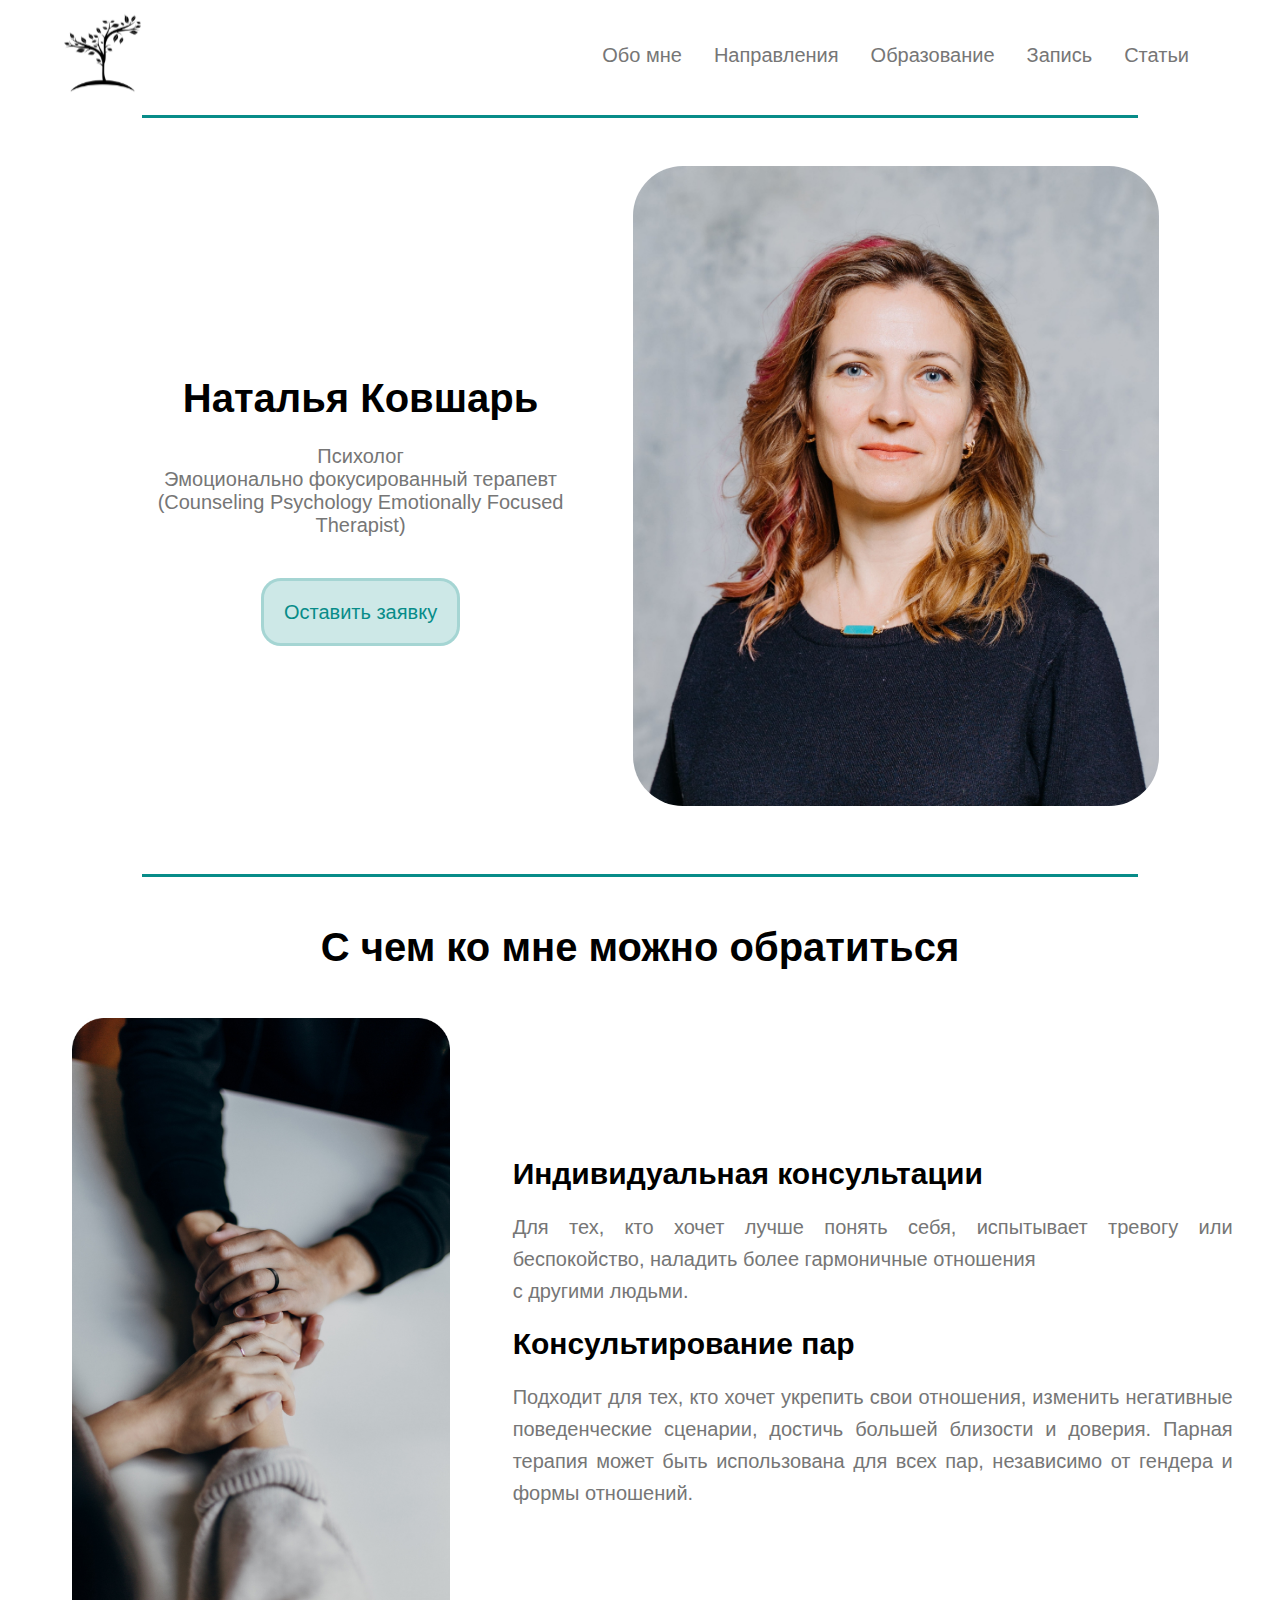
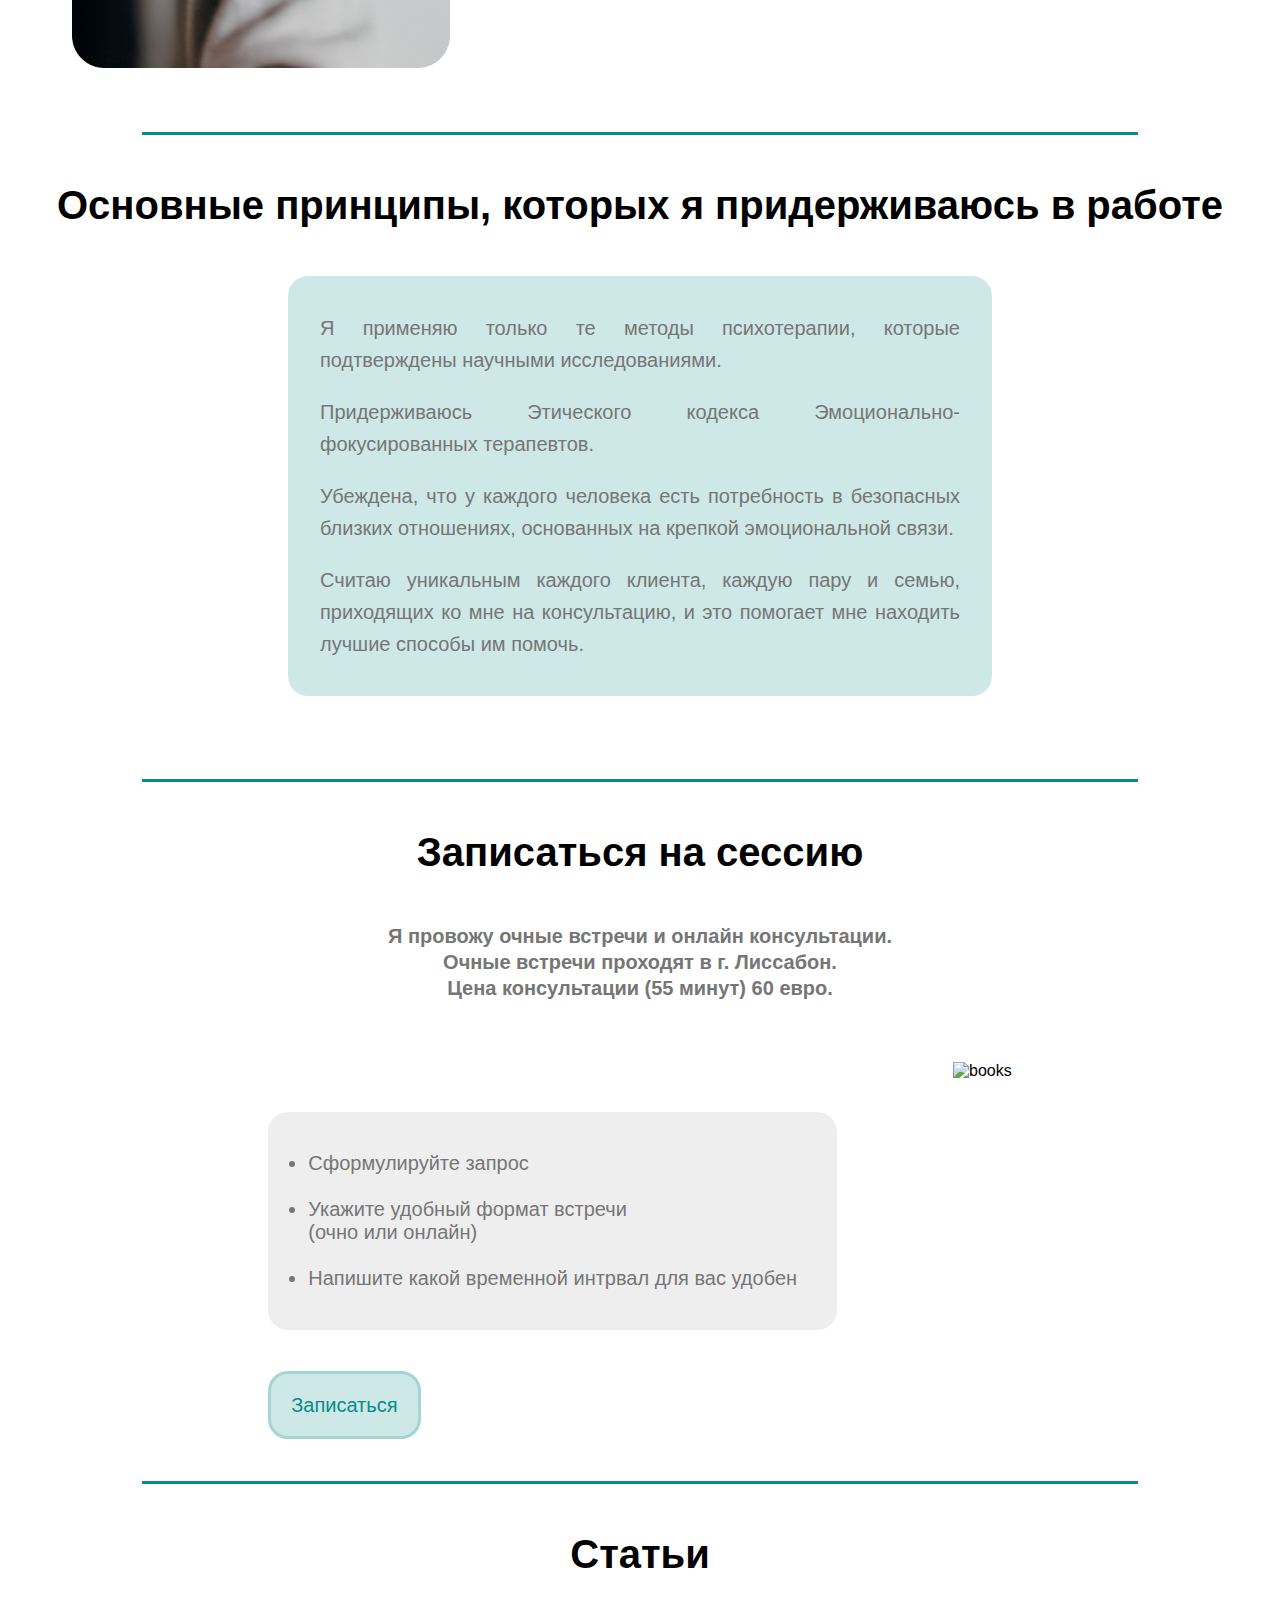
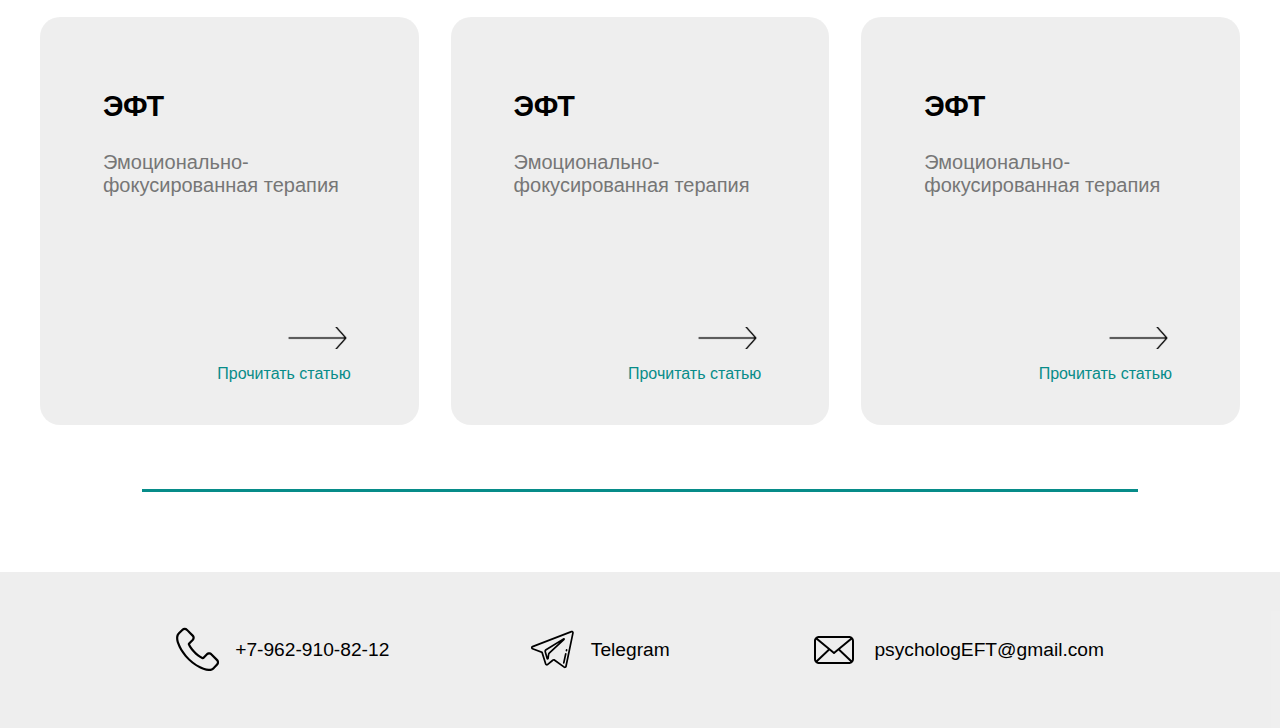
==== commit b637000b: "Merge pull request #5 from IrinaShvetz-Shust/main" ====
--- a/index.html
+++ b/index.html
@@ -65,7 +65,8 @@
                     (Counseling Psychology Emotionally Focused Therapist)
                 </p>
                 <div class="btn">
-                    <a href="telergam.html" target="_blank" class="btn__link border-radius">Оставить заявку</a>
+                    <a href="https://t.me/NataliaEFT" target="_blank" class="btn__link border-radius">Оставить
+                        заявку</a>
                 </div>
             </div>
             <div class="about__img-item">
@@ -86,7 +87,7 @@
             </p>
 
             <div class="btn">
-                <a href="telergam.html" target="_blank" class="btn__link border-radius">Оставить заявку</a>
+                <a href="https://t.me/NataliaEFT" target="_blank" class="btn__link border-radius">Оставить заявку</a>
             </div>
 
             </div>
@@ -102,7 +103,7 @@
                 <section class="services__text">
                     <article class="services__text-block">
                         <p class="services__text-title title_size-s">
-                            Индивидуальная психотерапия (EFIT)
+                            Индивидуальная консультации
                         </p>
                         <p class="services__text-description text">
                             Для тех, кто хочет лучше понять себя, испытывает тревогу или
@@ -112,7 +113,7 @@
                     </article>
                     <article class="services__text-block">
                         <p class="services__text-title title_size-s">
-                            Психотерапия пар (EFT)
+                            Консультирование пар
                         </p>
                         <p class="services__text-description text">
                             Подходит для тех, кто хочет укрепить свои отношения, изменить
@@ -121,7 +122,7 @@
                             независимо от гендера и формы отношений.
                         </p>
                     </article>
-                    <article class="services__text-block">
+                    <!-- <article class="services__text-block">
                         <p class="services__text-title title_size-s">
                             Семейная психотерапия (EFFT)
                         </p>
@@ -130,7 +131,7 @@
                             целом, рассмотреть различные системные взаимосвязи в семье,
                             наладить более гибкие, доверительные и теплые отношения.
                         </p>
-                    </article>
+                    </article> -->
 
                     <img class="services__image-mobile" src="./src/assets/images/main-hands_mobile.jpg"
                         alt="Предоставляемые услуги" />
@@ -176,8 +177,8 @@
 
             <p class="booking__info text">
                 Я провожу очные встречи и онлайн консультации. <br />
-                Очные встречи проходят в Москве, недалеко от м. Китай-город. <br />
-                Цена консультации (55 минут) 4000 руб/60 евро.
+                Очные встречи проходят в г. Лиссабон. <br />
+                Цена консультации (55 минут) 60 евро.
             </p>
 
             <div class="booking-block2">
@@ -189,12 +190,11 @@
                             (очно или онлайн)
                         </li><br>
                         <li>
-                            Выберите желаемую дату для пробной
-                            встречи
+                            Напишите какой временной интрвал для вас удобен
                         </li>
                     </ul>
                     <div class="btn btn__booking">
-                        <a href="telergam.html" target="_blank" class="btn__link border-radius">Записаться</a>
+                        <a href="https://t.me/NataliaEFT" target="_blank" class="btn__link border-radius">Записаться</a>
                     </div>
                 </div>
                 <img class="booking__image" src="./src/assets/images/booking1.jpg" alt="books" />
@@ -308,7 +308,7 @@
                 </a>
             </li>
             <li class="footer__item">
-                <a href="#" class="footer__link">
+                <a href="https://t.me/NataliaEFT" class="footer__link">
                     <svg class="footer__icon footer__icon_telegram" xmlns="http://www.w3.org/2000/svg"
                         xmlns:xlink="http://www.w3.org/1999/xlink" version="1.1" id="Layer_1" x="0px" y="0px"
                         viewBox="0 0 512 512" style="enable-background:new 0 0 512 512;" xml:space="preserve">
@@ -369,7 +369,7 @@
                 </a>
             </li>
             <li class="footer__item">
-                <a href="mailto:kovshar@mail.ru" class="footer__link"><svg class="footer__icon footer__icon_mail"
+                <a href="mailto:psychologEFT@gmail.com" class="footer__link"><svg class="footer__icon footer__icon_mail"
                         xmlns="http://www.w3.org/2000/svg" viewBox="0 0 24 24">
                         <path
                             d="M3.84674576,17.8602756 C4.0442161,17.955959 4.26584099,18.0096122 4.49999728,18.0096122 L19.5,18.0096122 C19.734157,18.0096122 19.9557825,17.9559587 20.1532533,17.8602747 L14.2446247,12.2992125 L12.3178536,13.8859651 C12.1332257,14.0380116 11.8667743,14.0380116 11.6821464,13.8859651 L9.75537533,12.2992125 L3.84674576,17.8602756 L3.84674576,17.8602756 Z M3.1430925,17.1498223 C3.1477226,17.1451097 3.15246435,17.1404678 3.15731765,17.1359 L8.97720082,11.6583629 L3.18214637,6.88596512 C3.16950983,6.87555855 3.15751523,6.86466152 3.14616744,6.85332433 C3.05246763,7.04913384 2.99999728,7.26843937 2.99999728,7.5 L2.99999728,16.5096122 C2.99999728,16.7386275 3.05132045,16.9556556 3.1430925,17.1498223 L3.1430925,17.1498223 Z M20.8569057,17.1498204 C20.9486772,16.9556542 21,16.7386268 21,16.5096122 L21,7.5 C21,7.26844009 20.94753,7.04913522 20.8538307,6.85332617 C20.8424835,6.86466269 20.8304895,6.87555911 20.8178536,6.88596512 L15.0227992,11.6583629 L20.8426823,17.1359 C20.847535,17.1404672 20.8522762,17.1451085 20.8569057,17.1498204 L20.8569057,17.1498204 Z M20.1444281,6.14509696 C19.9491886,6.05206979 19.7306751,6 19.5,6 L4.49999728,6 C4.26932289,6 4.05080997,6.05206949 3.85557086,6.14509614 L12,12.8522731 L20.1444281,6.14509696 L20.1444281,6.14509696 Z M4.49999728,5 L19.5,5 C20.8807119,5 22,6.11928813 22,7.5 L22,16.5096122 C22,17.8903241 20.8807119,19.0096122 19.5,19.0096122 L4.49999728,19.0096122 C3.11928541,19.0096122 1.99999728,17.8903241 1.99999728,16.5096122 L1.99999728,7.5 C1.99999728,6.11928813 3.11928541,5 4.49999728,5 Z" />
--- a/src/assets/styles/main.css
+++ b/src/assets/styles/main.css
@@ -33,10 +33,6 @@
 }
 .education__text-left {
   text-align: left;
-}
-
-.education__text_block-size {
-  height: 57.5%;
 }
 
 .education__text {
@@ -46,12 +42,21 @@
   border-radius: 20px;
 }
 
+.education__text_experience {
+  max-width: 60%;
+  margin: 1.5em auto;
+}
+
 @media (min-width: 320px) and (max-width: 1023px) {
   .education__text {
     margin: 0.4em;
     padding: 1em;
   }
 }
+.education__link {
+  color: inherit;
+}
+
 .education__block-3 {
   grid-column: 1/span 2;
   grid-row: 2/3;
@@ -67,7 +72,6 @@
 .education {
   display: grid;
   grid-template-columns: 1fr 2fr;
-  grid-template-rows: 1fr 27rem;
   text-align: left;
   margin: 3rem 0;
 }
@@ -299,7 +303,7 @@
   display: flex;
   margin-left: 63px;
   flex-direction: column;
-  justify-content: space-between;
+  justify-content: center;
 }
 
 .services__text-title {
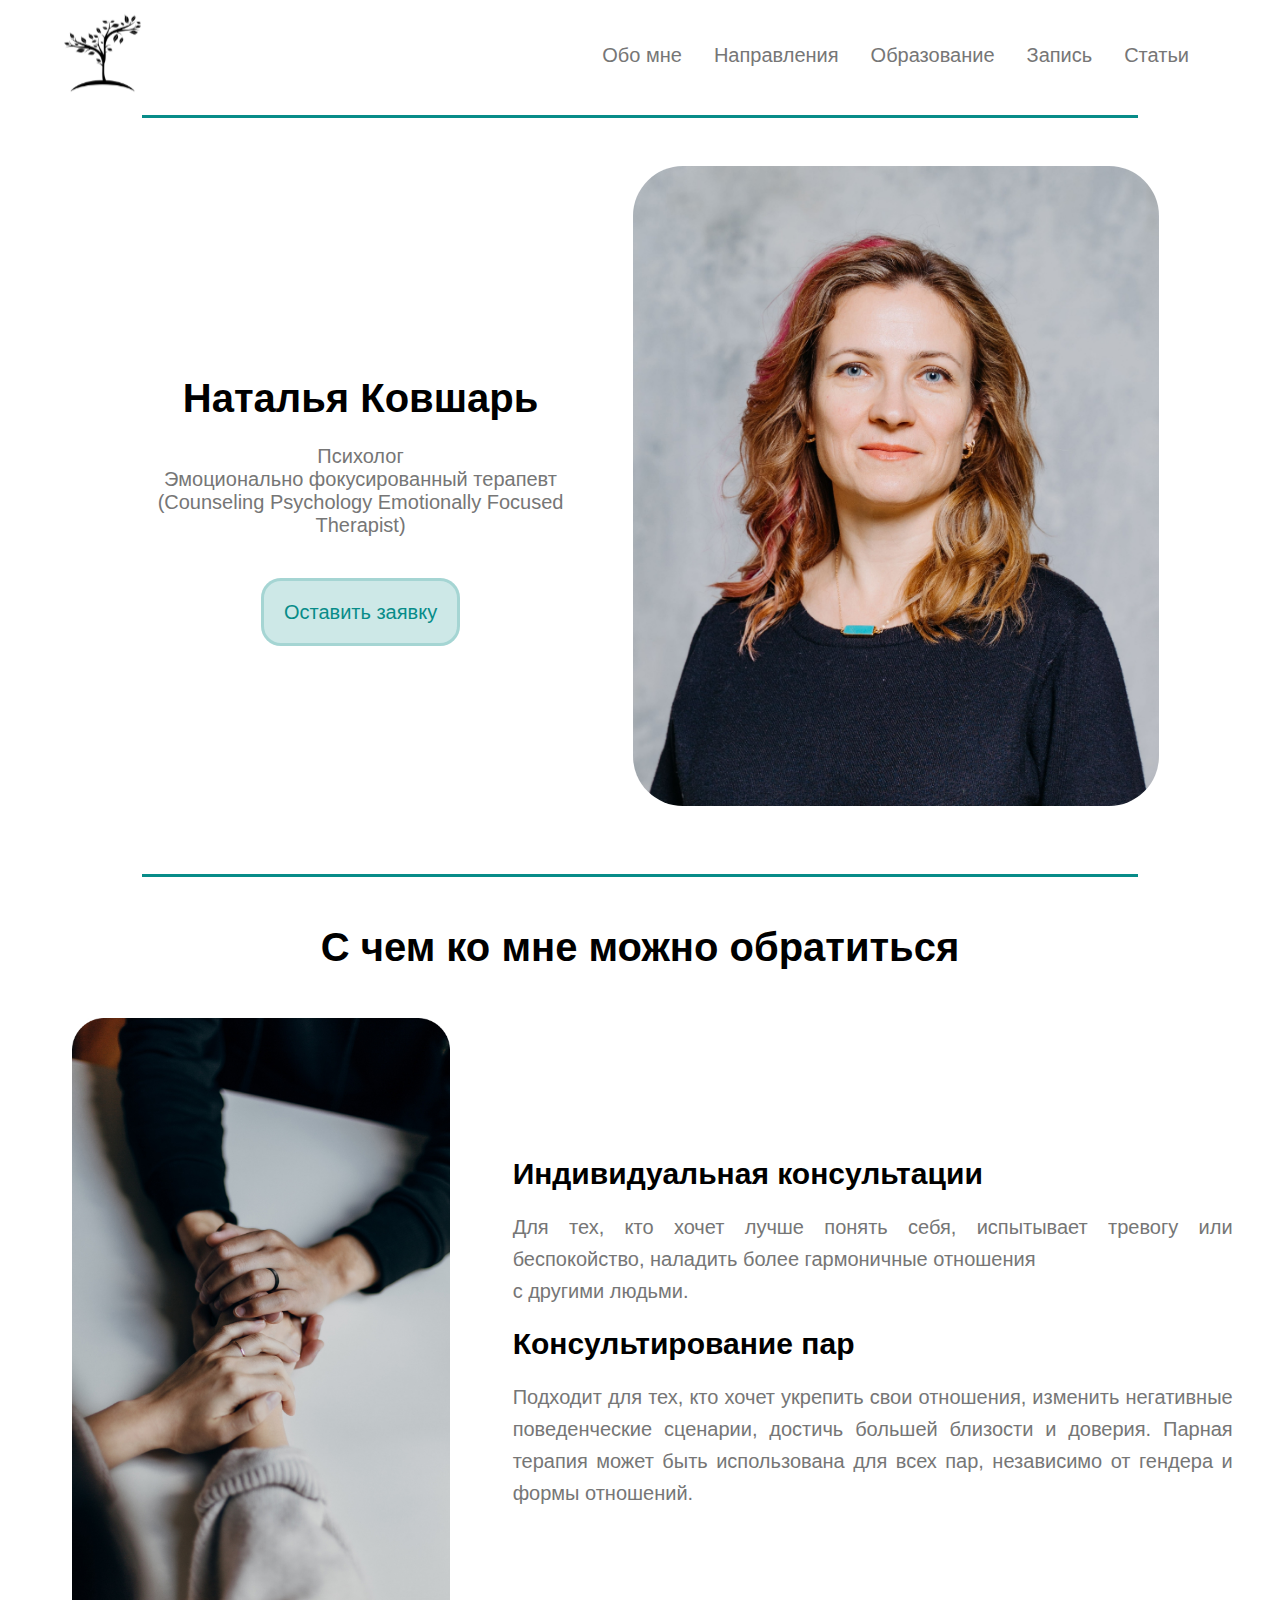
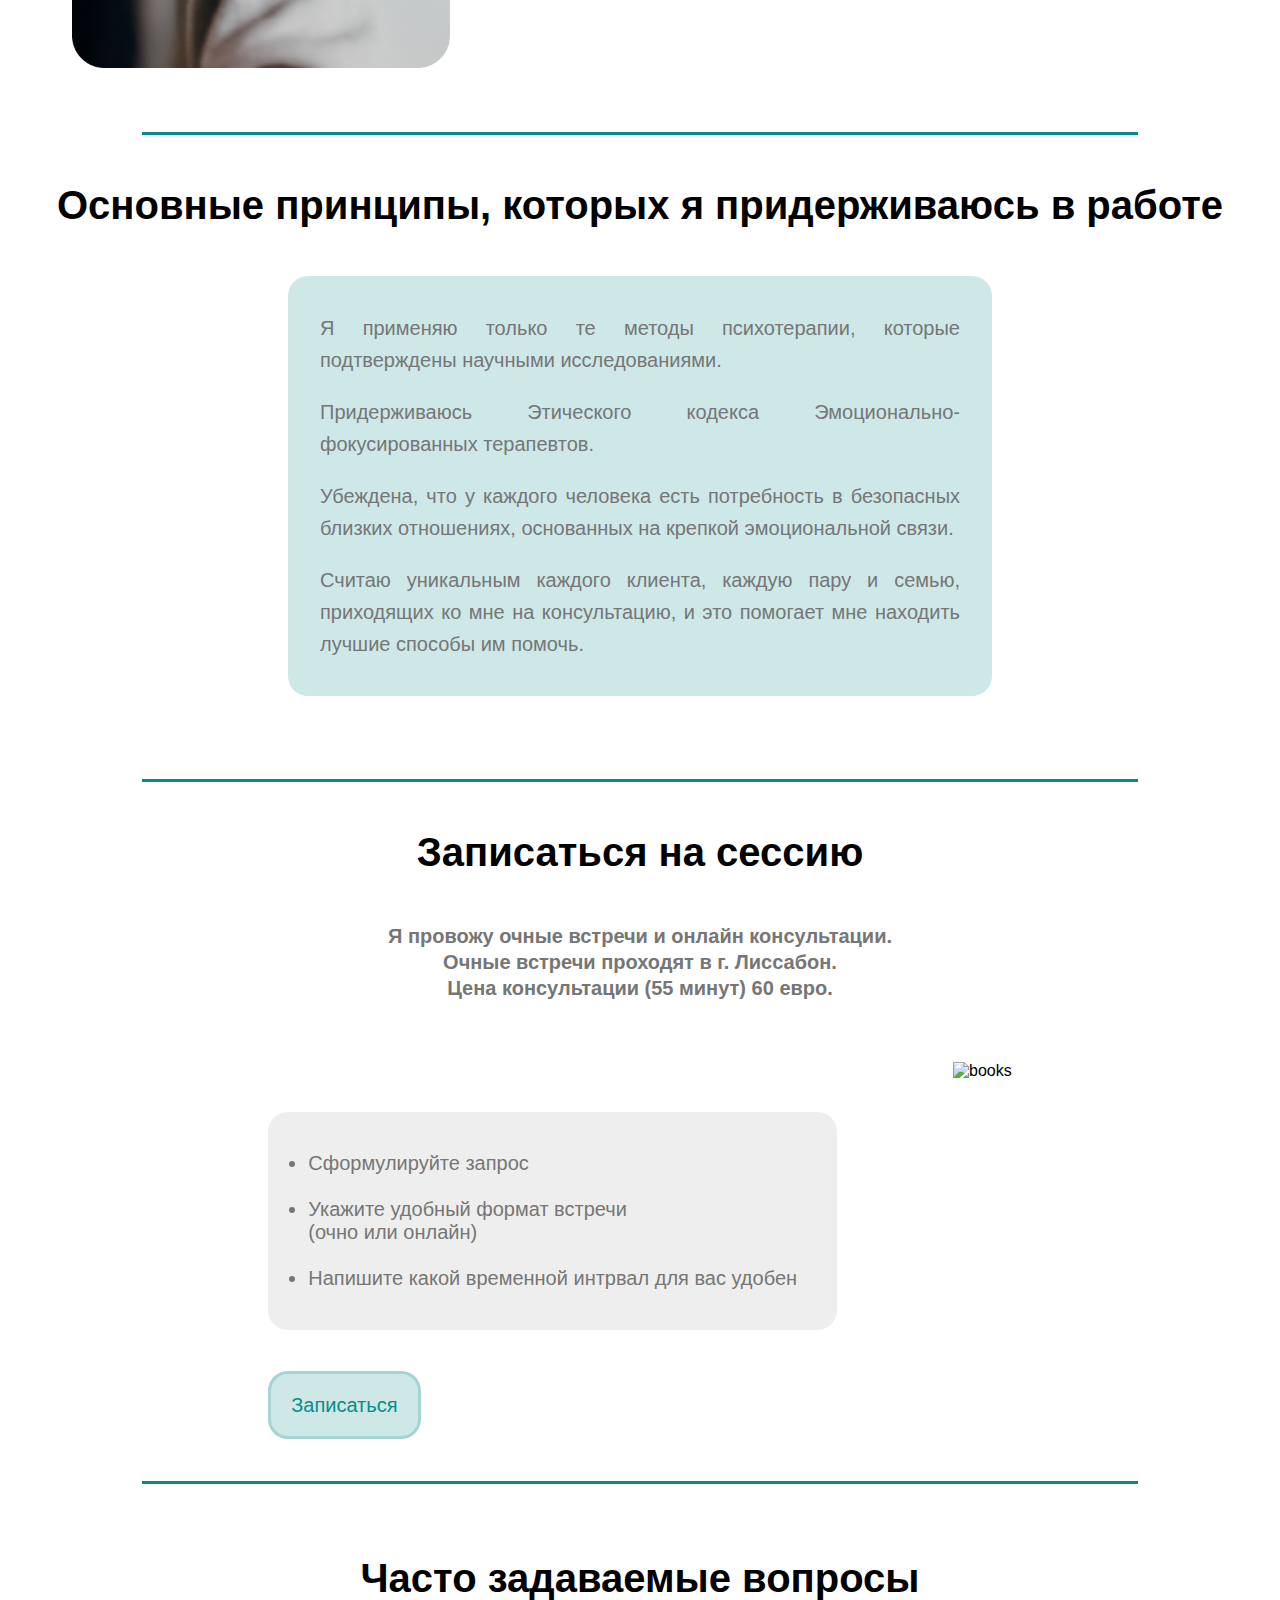
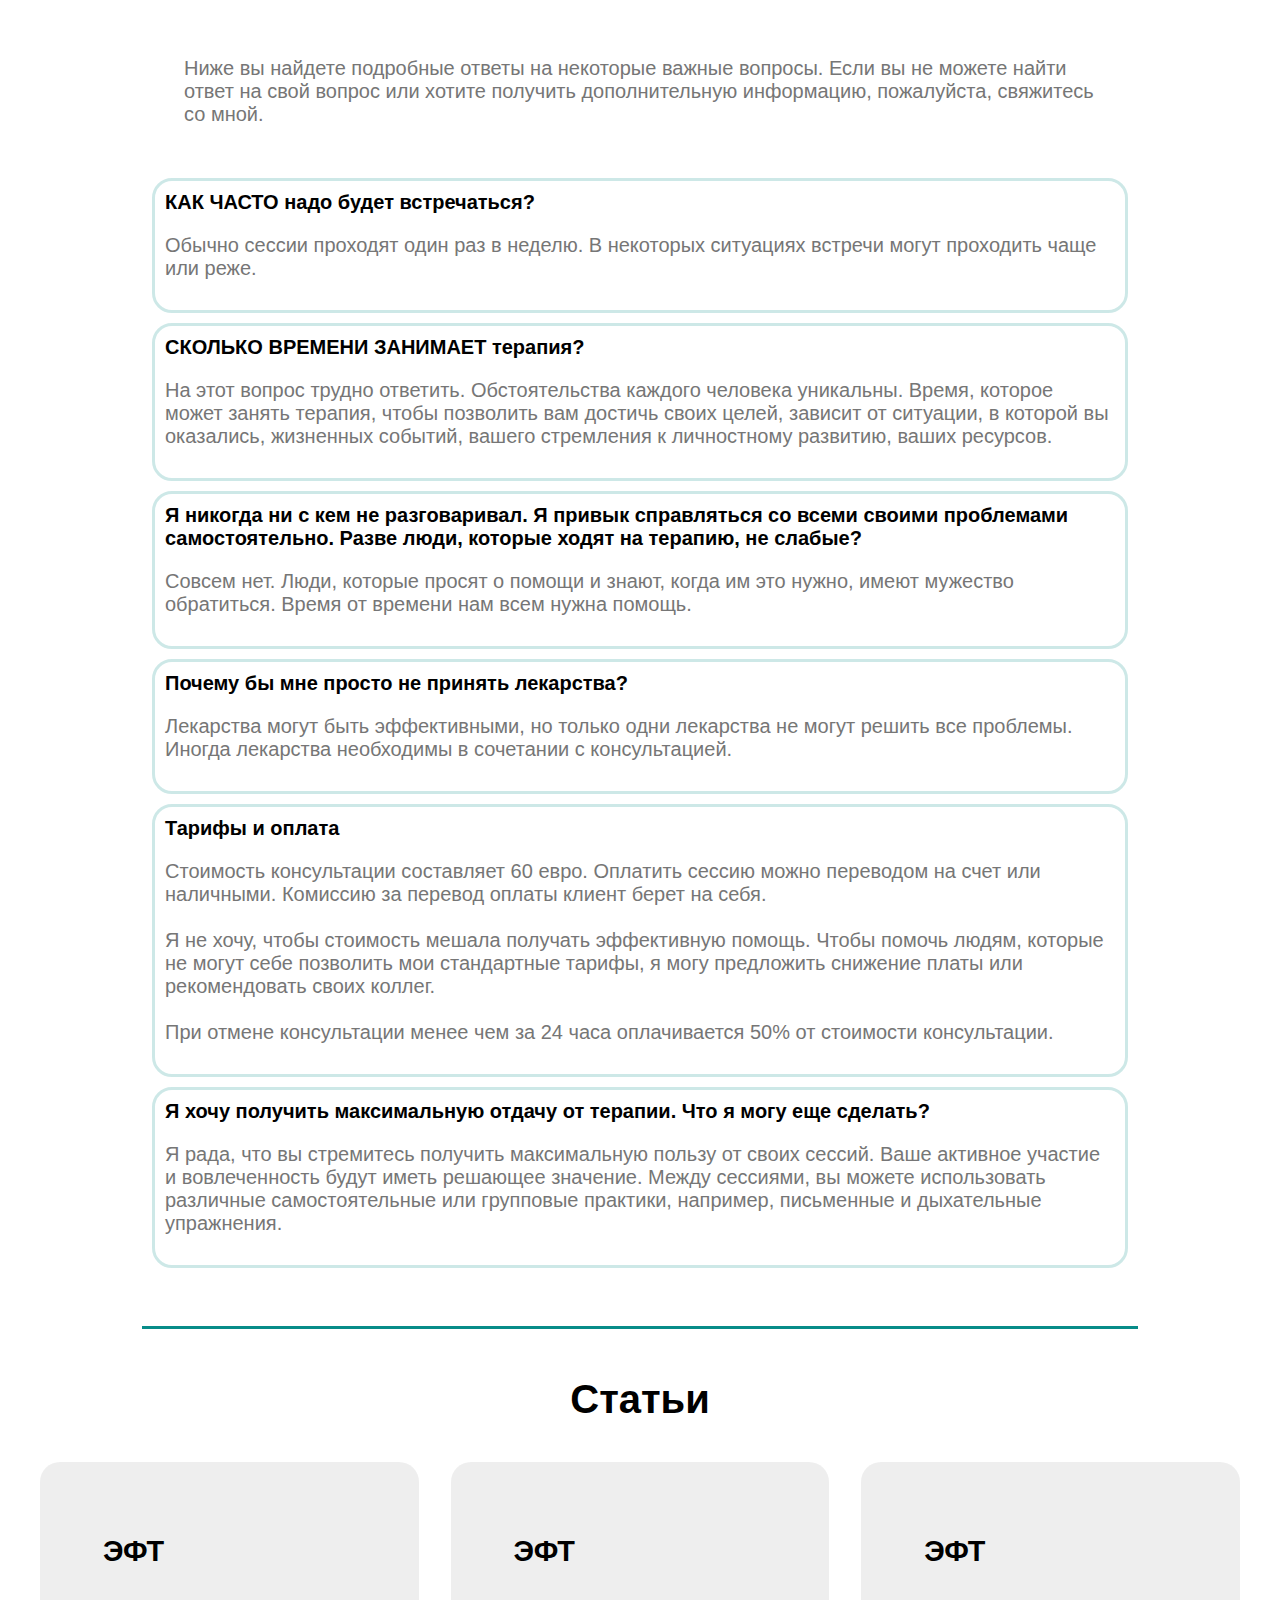
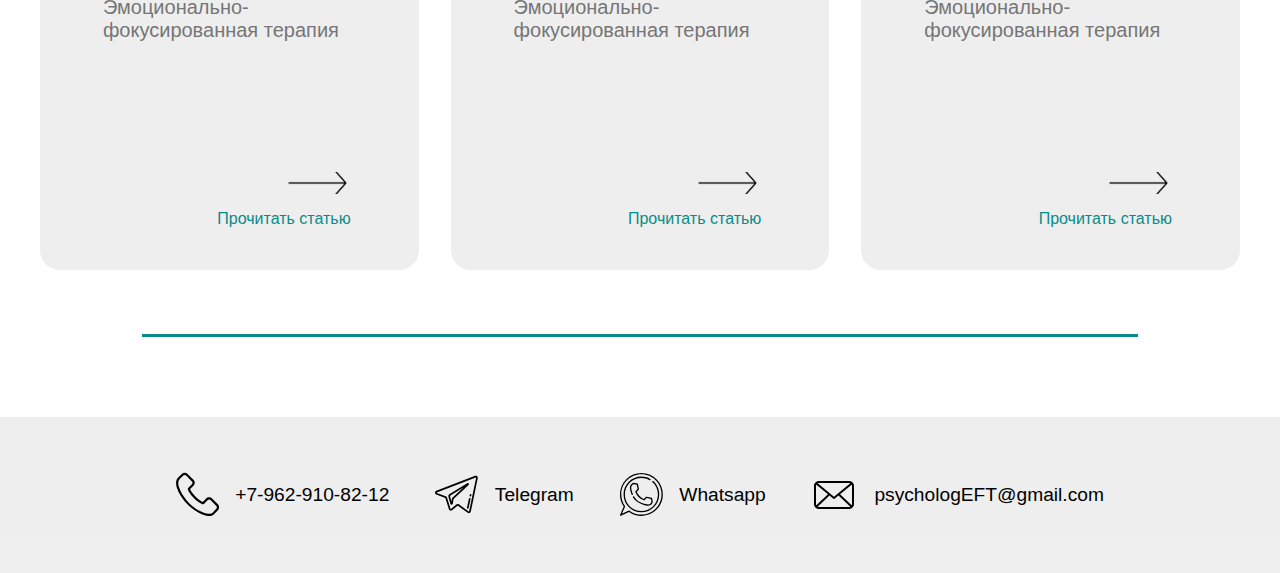
==== commit 220c1dee: "adds faq, wa button" ====
--- a/index.html
+++ b/index.html
@@ -200,7 +200,73 @@
                 <img class="booking__image" src="./src/assets/images/booking1.jpg" alt="books" />
             </div>
         </section>
-
+        <!-- Блок с вопросами -->
+        <hr />
+        <section class="faq">
+            <h2 class="faq__title title_center title title_mobile-border">Часто задаваемые вопросы
+            </h2>
+            <p class="text faq__text">Ниже вы найдете подробные ответы на некоторые важные вопросы. Если вы не можете
+                найти ответ на свой вопрос или хотите
+                получить дополнительную информацию, пожалуйста, свяжитесь со мной.</p>
+            <div class="faq-container">
+                <div class="faq-container__wrapper">
+                    <ul class="faq-container__list">
+                        <li class="faq-container__item">
+                            <h3 class="faq-container__title title_size-s">КАК ЧАСТО надо будет встречаться?</h3>
+                            <p class="text faq-container__text">Обычно сессии проходят один раз в неделю. В некоторых
+                                ситуациях встречи могут проходить чаще или реже.</p>
+                        </li>
+                        <li class="faq-container__item">
+                            <h3 class="faq-container__title title_size-s">СКОЛЬКО ВРЕМЕНИ ЗАНИМАЕТ терапия?</h3>
+                            <p class="text faq-container__text">На этот вопрос трудно ответить. Обстоятельства каждого
+                                человека уникальны. Время, которое может занять терапия, чтобы
+                                позволить вам достичь своих целей, зависит от ситуации, в которой вы оказались,
+                                жизненных
+                                событий, вашего стремления к
+                                личностному развитию, ваших ресурсов.</p>
+                        </li>
+                        <li class="faq-container__item">
+                            <h3 class="faq-container__title title_size-s">Я никогда ни с кем не разговаривал. Я привык
+                                справляться со всеми своими проблемами самостоятельно. Разве люди, которые
+                                ходят на терапию, не слабые?</h3>
+                            <p class="text faq-container__text">Совсем нет. Люди, которые просят о помощи и знают, когда
+                                им это нужно, имеют мужество обратиться. Время от времени нам
+                                всем нужна помощь.</p>
+                        </li>
+                        <li class="faq-container__item">
+                            <h3 class="faq-container__title title_size-s">Почему бы мне просто не принять лекарства?
+                            </h3>
+                            <p class="text faq-container__text">Лекарства могут быть эффективными, но только одни
+                                лекарства не могут решить все проблемы. Иногда лекарства необходимы в
+                                сочетании с консультацией.</p>
+                        </li>
+                        <li class="faq-container__item">
+                            <h3 class="faq-container__title title_size-s">Тарифы и оплата</h3>
+                            <p class="text faq-container__text">Стоимость консультации составляет 60 евро.
+                                Оплатить сессию можно переводом на счет или наличными.
+                                Комиссию за перевод оплаты клиент берет на себя.
+                                <br><br>
+                                Я не хочу, чтобы стоимость мешала получать эффективную помощь.
+                                Чтобы помочь людям, которые не могут себе позволить мои стандартные тарифы, я могу
+                                предложить снижение платы или
+                                рекомендовать своих коллег.
+                                <br><br>
+                                При отмене консультации менее чем за 24 часа оплачивается 50% от стоимости консультации.
+                            </p>
+                        </li>
+                        <li class="faq-container__item">
+                            <h3 class="faq-container__title title_size-s">Я хочу получить максимальную отдачу от
+                                терапии. Что я могу еще сделать?</h3>
+                            <p class="text faq-container__text">Я рада, что вы стремитесь получить максимальную пользу
+                                от своих сессий. Ваше активное участие и вовлеченность будут
+                                иметь решающее значение.
+                                Между сессиями, вы можете использовать различные самостоятельные или групповые практики,
+                                например, письменные и
+                                дыхательные упражнения.</p>
+                        </li>
+                    </ul>
+                </div>
+        </section>
         <!-- Блок статьи -->
         <hr />
         <section class="articles">
@@ -369,6 +435,31 @@
                 </a>
             </li>
             <li class="footer__item">
+                <a href="" class="footer__link"><svg class="footer__icon footer__icon_telegram" version="1.1"
+                        id="Layer_1" xmlns="http://www.w3.org/2000/svg" xmlns:xlink="http://www.w3.org/1999/xlink"
+                        viewBox="0 0 512 512" xml:space="preserve">
+                        <g>
+                            <g>
+                                <path
+                                    d="M437.019,74.981C388.667,26.629,324.38,0,256,0S123.333,26.629,74.981,74.981C26.629,123.333,0,187.62,0,256    c0,51.582,15.212,101.126,44.038,143.582L0.648,500.825c-2.843,6.632,4.272,13.513,10.815,10.396l96.843-46.115    C151.658,495.802,202.618,512,256,512c68.38,0,132.667-26.628,181.019-74.981C485.372,388.668,512,324.38,512,256    S485.372,123.333,437.019,74.981z M256,495.967c-51.553,0-100.69-16.112-142.1-46.596c-2.356-1.735-5.558-2.039-8.199-0.781    L23.756,487.61l36.766-85.784c1.096-2.558,0.788-5.501-0.816-7.775C31.135,353.5,16.033,305.764,16.033,256    C16.033,123.682,123.682,16.033,256,16.033S495.967,123.682,495.967,256S388.318,495.967,256,495.967z" />
+                            </g>
+                        </g>
+                        <g>
+                            <g>
+                                <path
+                                    d="M397.05,96.066c-3.318-2.931-8.385-2.613-11.315,0.706c-2.93,3.319-2.613,8.385,0.705,11.315    c42.433,37.451,66.771,91.363,66.771,147.913c0,108.743-88.469,197.211-197.211,197.211    c-108.743,0-197.211-88.468-197.211-197.211S147.257,58.789,256,58.789c34.673,0,68.768,9.122,98.6,26.379    c3.833,2.218,8.737,0.907,10.954-2.926s0.908-8.736-2.924-10.954C330.359,52.623,293.487,42.756,256,42.756    C138.416,42.756,42.756,138.416,42.756,256S138.416,469.244,256,469.244S469.244,373.584,469.244,256    C469.244,194.852,442.93,136.559,397.05,96.066z" />
+                            </g>
+                        </g>
+                        <g>
+                            <g>
+                                <path
+                                    d="M392.149,342.917l-7.689-41.647c-0.595-3.225-3.096-5.762-6.311-6.406l-60.465-12.092    c-2.628-0.522-5.346,0.299-7.241,2.194l-24.826,24.827c-41.844-18.678-64.966-41.848-85.333-85.484l24.751-24.751    c1.895-1.895,2.718-4.612,2.192-7.241l-12.092-60.466c-0.643-3.216-3.181-5.716-6.406-6.312l-41.647-7.689    c-1.07-0.198-2.17-0.175-3.231,0.066c-10.898,2.477-20.843,7.97-28.756,15.884c-13.703,13.703-18.937,33.724-15.134,57.897    c3.465,22.03,10.454,45.99,19.678,67.467c1.748,4.069,6.463,5.951,10.53,4.202c4.068-1.748,5.949-6.461,4.202-10.53    c-8.713-20.284-15.308-42.883-18.572-63.631c-3.015-19.171,0.562-33.997,10.633-44.068c5.399-5.4,12.091-9.253,19.436-11.207    l34.612,6.39l10.187,50.934l-25.652,25.652c-2.349,2.349-3.007,5.903-1.651,8.937c23.32,52.224,50.677,79.559,100.937,100.858    c3.01,1.273,6.487,0.596,8.797-1.713l25.651-25.652l50.933,10.187l6.391,34.612c-1.953,7.343-5.807,14.035-11.206,19.436    c-10.072,10.07-24.901,13.648-44.069,10.632c-38.321-6.029-91.477-24.633-125.737-58.757l-0.492-0.493    c-9.305-9.341-17.968-20.672-25.75-33.68c-2.271-3.799-7.194-5.037-10.995-2.764c-3.8,2.272-5.037,7.196-2.764,10.995    c8.451,14.128,17.921,26.497,28.178,36.797l0.496,0.494c36.988,36.842,93.768,56.828,134.571,63.246    c16.27,2.56,33.749,1.36,48.085-7.402c3.563-2.177,6.86-4.779,9.812-7.731c7.915-7.916,13.408-17.86,15.883-28.758    C392.325,345.087,392.347,343.987,392.149,342.917z" />
+                            </g>
+                        </g>
+                    </svg>
+                    <p class="footer__text">Whatsapp</p>
+                </a>
+            <li class="footer__item">
                 <a href="mailto:psychologEFT@gmail.com" class="footer__link"><svg class="footer__icon footer__icon_mail"
                         xmlns="http://www.w3.org/2000/svg" viewBox="0 0 24 24">
                         <path
--- a/src/assets/styles/main.css
+++ b/src/assets/styles/main.css
@@ -1054,5 +1054,30 @@
     display: none;
   }
 }
+.faq {
+  padding: 3rem 7rem;
+}
+
+.faq__text {
+  padding: 2rem;
+}
+
+.faq-container__list {
+  padding: 0;
+  margin: 0;
+  list-style-type: none;
+}
+
+.faq-container__title {
+  font-size: 20px;
+}
+
+.faq-container__item {
+  padding: 10px;
+  margin: 10px 0;
+  border: 1px solid rgb(7, 140, 137);
+  border-radius: 20px;
+  border: 3.5px solid rgba(7, 140, 137, 0.2);
+}
 
 /*# sourceMappingURL=main.css.map */
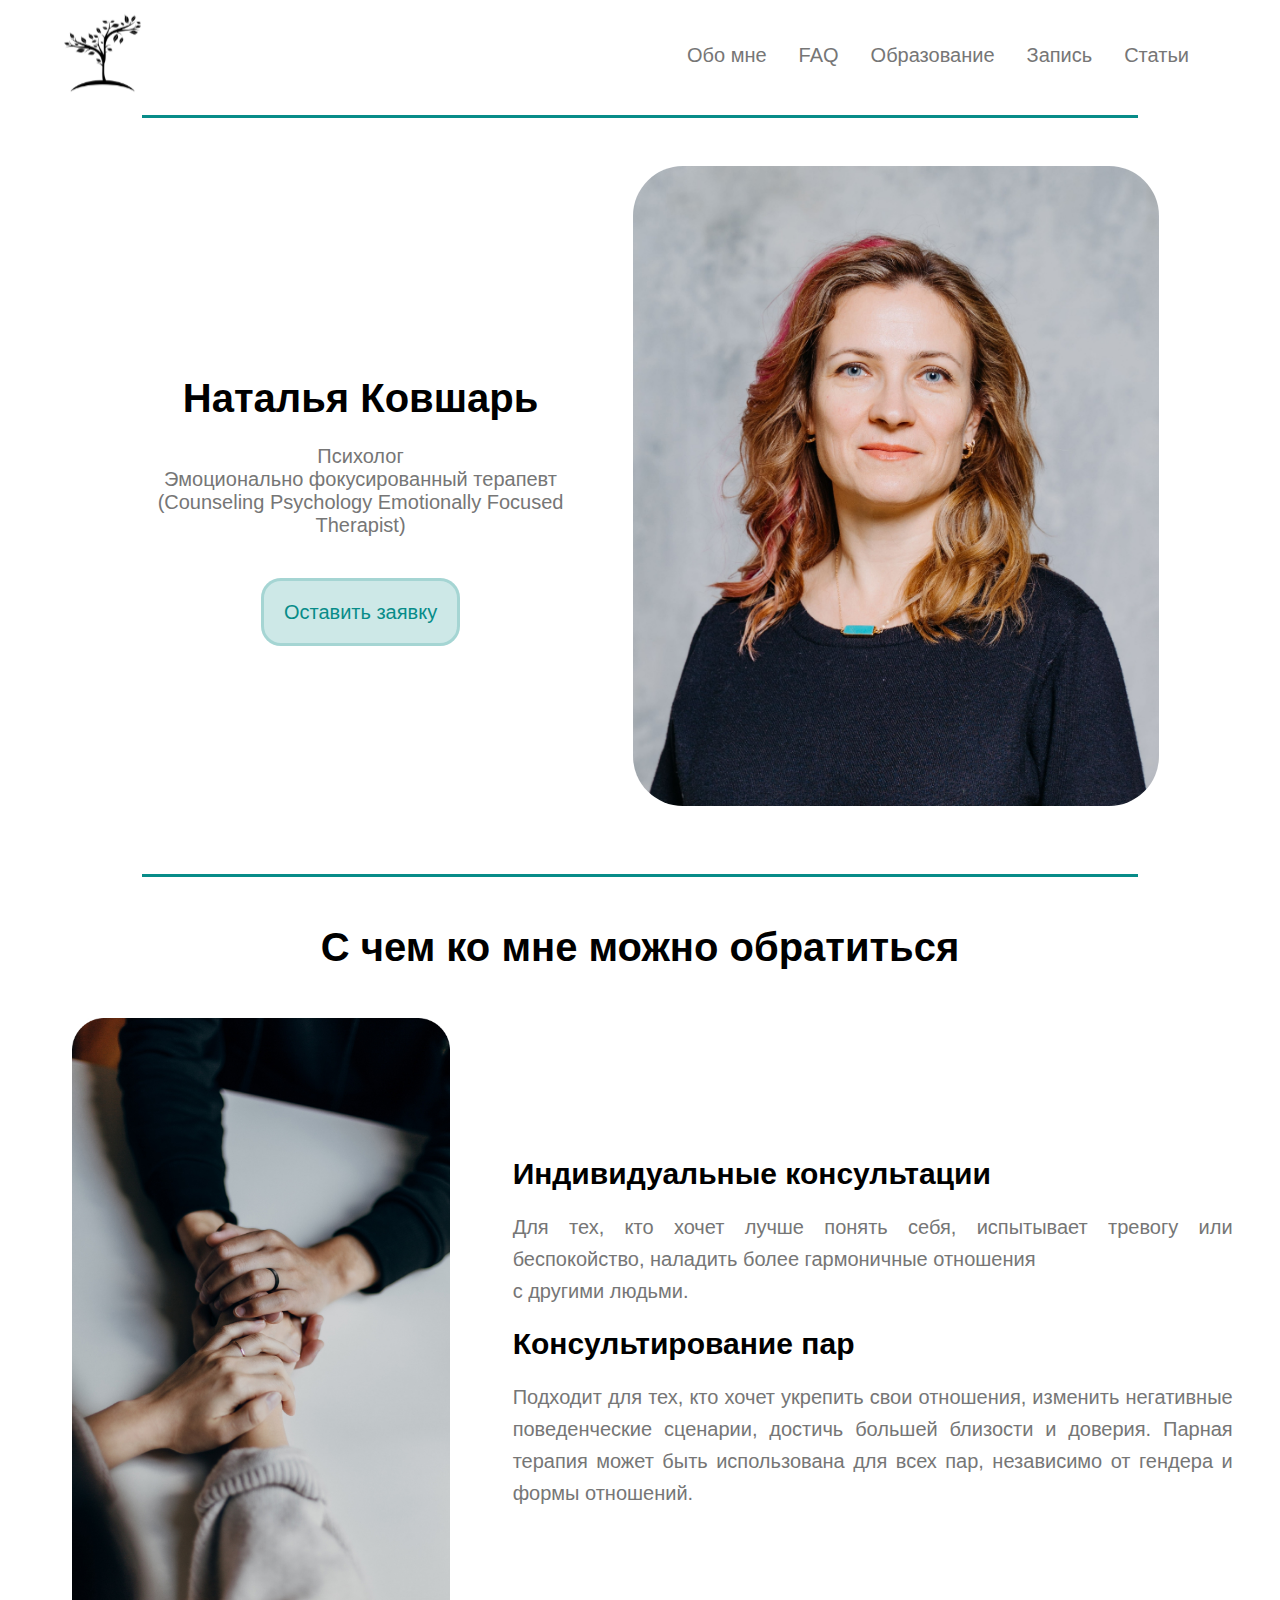
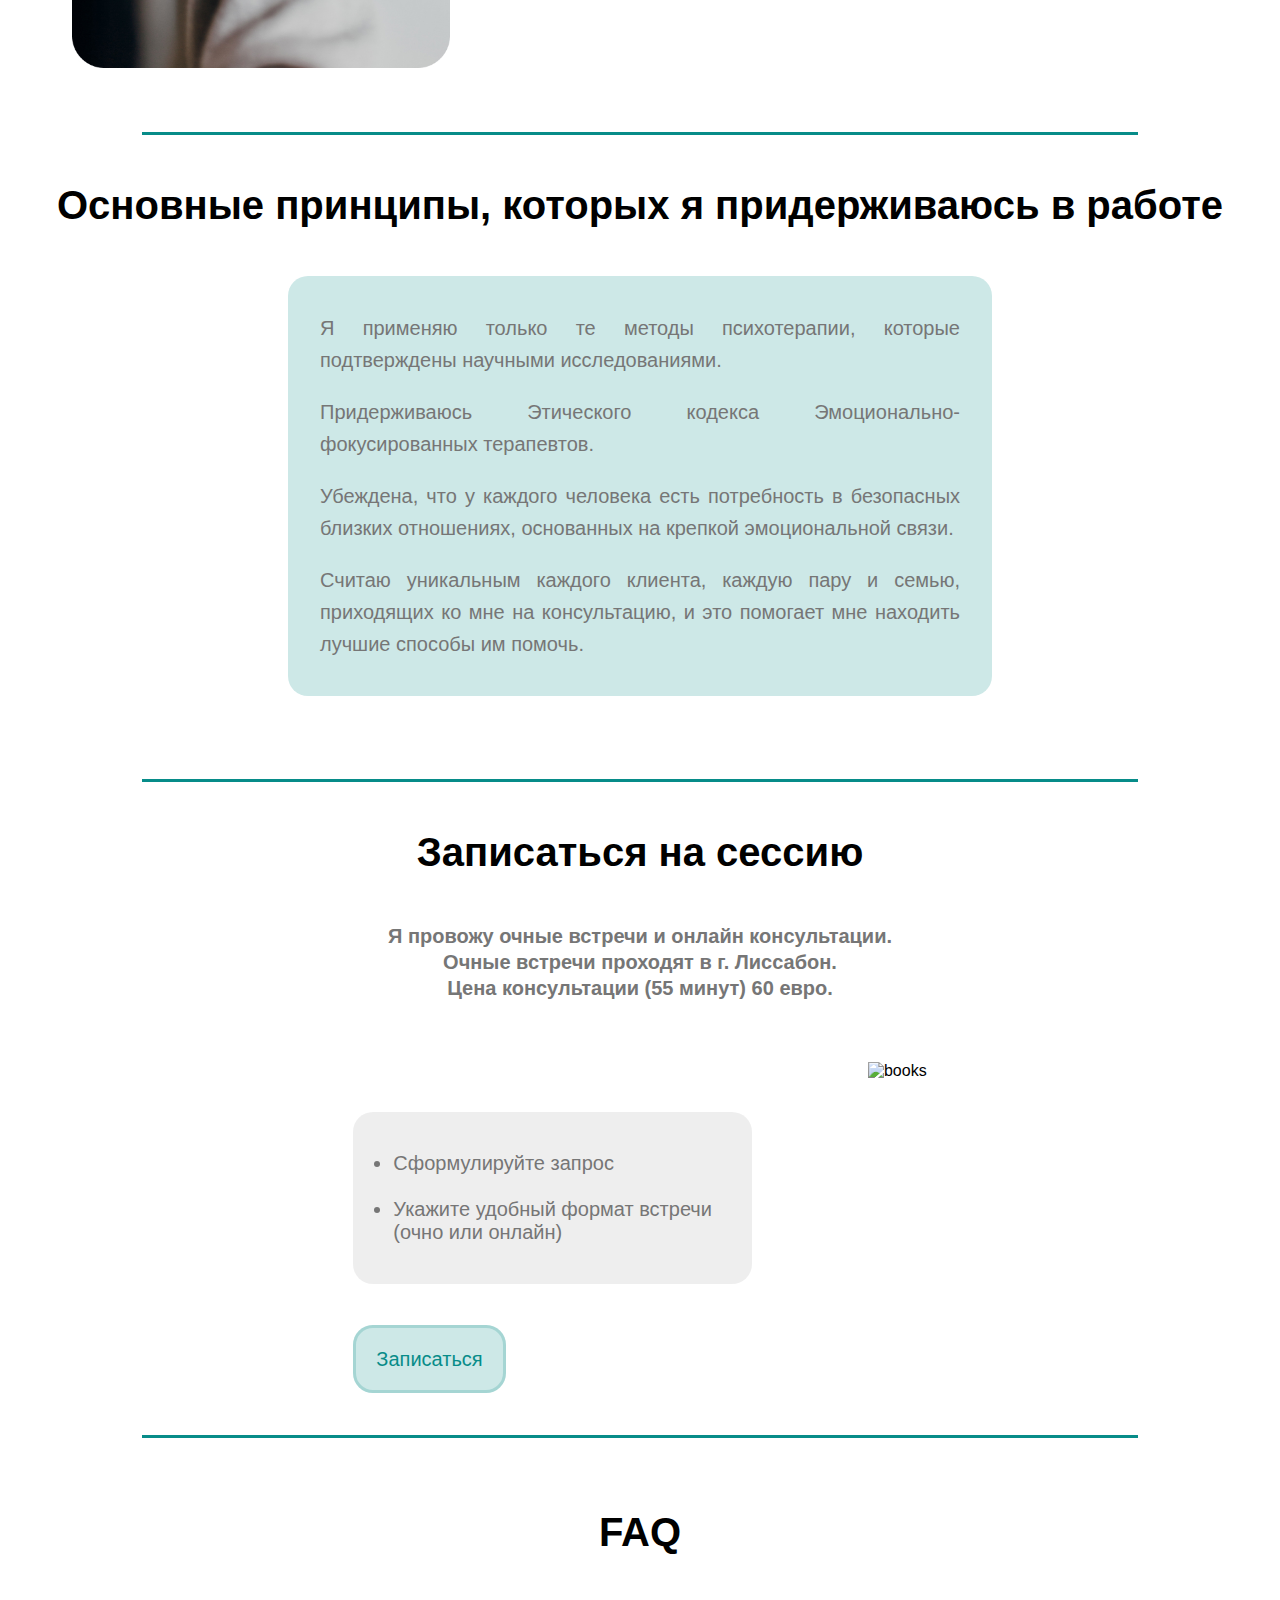
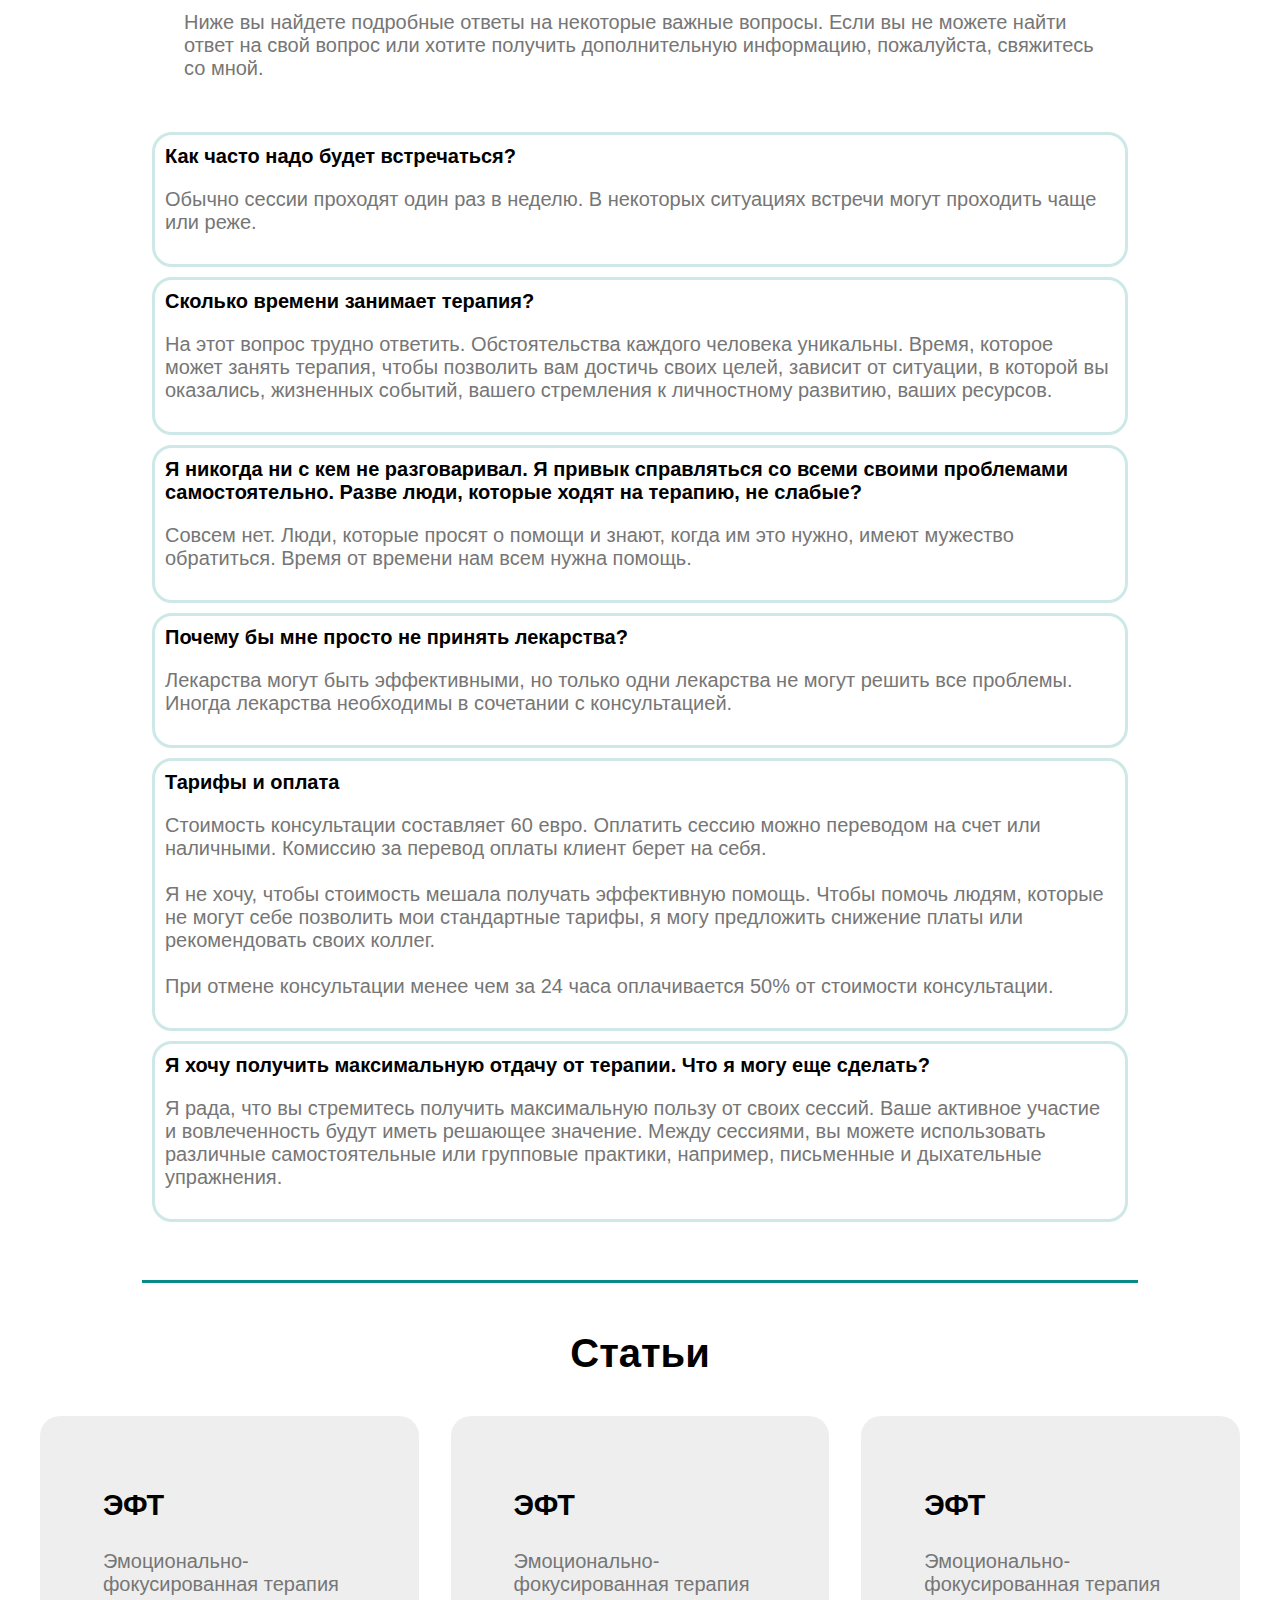
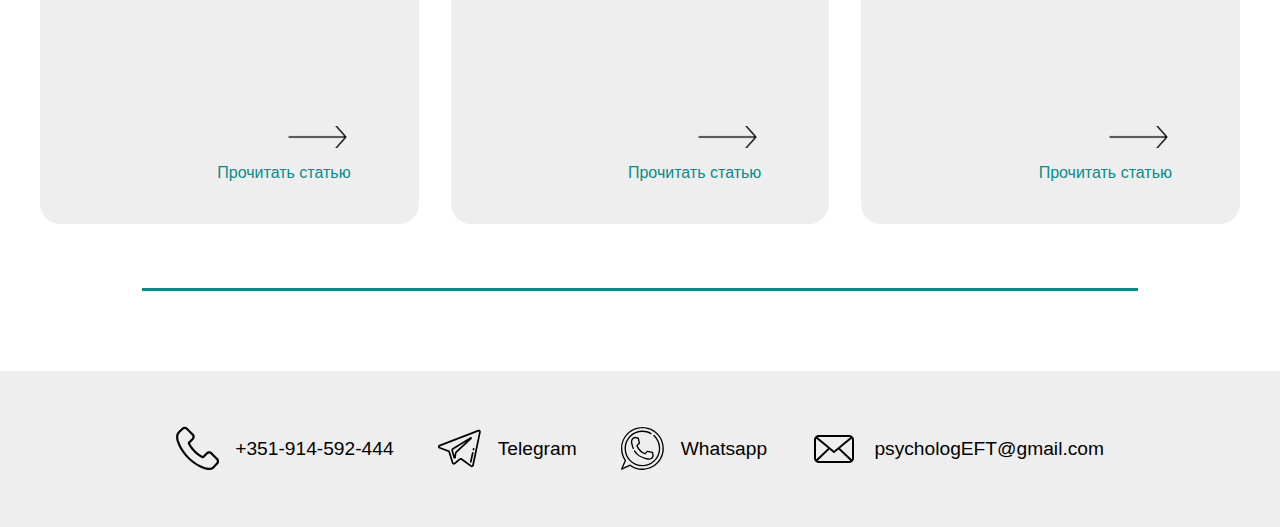
==== commit 5b428dad: "fix bugs" ====
--- a/index.html
+++ b/index.html
@@ -16,23 +16,23 @@
 
 <body>
     <header class="header">
-        <a href="#" class="header__logo" target="_blank">
+        <a href="#" class="header__logo">
             <img src="./src/assets/images/logo.svg" alt="Главное лого - дерево." class="header__image" /></a>
         <ul class="header__list">
             <li class="header__item">
                 <a href="#" class="text header__link header__link_current">Обо мне</a>
             </li>
             <li class="header__item">
-                <a href="#services" class="text header__link">Направления</a>
+                <a href="#faq" class="text header__link">FAQ</a>
             </li>
             <li class="header__item">
-                <a href="./Education.html" class="text header__link" target="_blank">Образование</a>
+                <a href="./Education.html" class="text header__link">Образование</a>
             </li>
             <li class="header__item">
                 <a href="#booking" class="text header__link">Запись</a>
             </li>
             <li class="header__item">
-                <a href="./Articles.html" class="text header__link" target="_blank">Статьи</a>
+                <a href="./Articles.html" class="text header__link">Статьи</a>
             </li>
         </ul>
         <div class="hamburger-menu">
@@ -45,10 +45,10 @@
                     <a href="#" class="text hamburger-menu__link">Обо мне</a>
                 </li>
                 <li class="hamburger-menu__item">
-                    <a href="./Education.html" class="text hamburger-menu__link" target="_blank">Образование</a>
+                    <a href="./Education.html" class="text hamburger-menu__link">Образование</a>
                 </li>
                 <li class="hamburger-menu__item">
-                    <a href="./Articles.html" class="text hamburger-menu__link" target="_blank">Статьи</a>
+                    <a href="./Articles.html" class="text hamburger-menu__link">Статьи</a>
                 </li>
             </ul>
         </div>
@@ -103,7 +103,7 @@
                 <section class="services__text">
                     <article class="services__text-block">
                         <p class="services__text-title title_size-s">
-                            Индивидуальная консультации
+                            Индивидуальные консультации
                         </p>
                         <p class="services__text-description text">
                             Для тех, кто хочет лучше понять себя, испытывает тревогу или
@@ -122,16 +122,6 @@
                             независимо от гендера и формы отношений.
                         </p>
                     </article>
-                    <!-- <article class="services__text-block">
-                        <p class="services__text-title title_size-s">
-                            Семейная психотерапия (EFFT)
-                        </p>
-                        <p class="services__text-description text">
-                            Подходит семьям, которые хотят наладить семейные отношения в
-                            целом, рассмотреть различные системные взаимосвязи в семье,
-                            наладить более гибкие, доверительные и теплые отношения.
-                        </p>
-                    </article> -->
 
                     <img class="services__image-mobile" src="./src/assets/images/main-hands_mobile.jpg"
                         alt="Предоставляемые услуги" />
@@ -188,9 +178,6 @@
                         <li>
                             Укажите удобный формат встречи <br />
                             (очно или онлайн)
-                        </li><br>
-                        <li>
-                            Напишите какой временной интрвал для вас удобен
                         </li>
                     </ul>
                     <div class="btn btn__booking">
@@ -202,8 +189,8 @@
         </section>
         <!-- Блок с вопросами -->
         <hr />
-        <section class="faq">
-            <h2 class="faq__title title_center title title_mobile-border">Часто задаваемые вопросы
+        <section class="faq" id="faq">
+            <h2 class="faq__title title_center title title_mobile-border">FAQ
             </h2>
             <p class="text faq__text">Ниже вы найдете подробные ответы на некоторые важные вопросы. Если вы не можете
                 найти ответ на свой вопрос или хотите
@@ -212,12 +199,12 @@
                 <div class="faq-container__wrapper">
                     <ul class="faq-container__list">
                         <li class="faq-container__item">
-                            <h3 class="faq-container__title title_size-s">КАК ЧАСТО надо будет встречаться?</h3>
+                            <h3 class="faq-container__title title_size-s">Как часто надо будет встречаться?</h3>
                             <p class="text faq-container__text">Обычно сессии проходят один раз в неделю. В некоторых
                                 ситуациях встречи могут проходить чаще или реже.</p>
                         </li>
                         <li class="faq-container__item">
-                            <h3 class="faq-container__title title_size-s">СКОЛЬКО ВРЕМЕНИ ЗАНИМАЕТ терапия?</h3>
+                            <h3 class="faq-container__title title_size-s">Сколько времени занимает терапия?</h3>
                             <p class="text faq-container__text">На этот вопрос трудно ответить. Обстоятельства каждого
                                 человека уникальны. Время, которое может занять терапия, чтобы
                                 позволить вам достичь своих целей, зависит от ситуации, в которой вы оказались,
@@ -277,7 +264,7 @@
                     <p class="text articles-card__text">
                         Эмоционально-фокусированная терапия
                     </p>
-                    <a href="Articles.html" class="articles-card__link" target="_blank">
+                    <a href="Articles.html" class="articles-card__link">
                         <svg class="articles-card__icon" xmlns="http://www.w3.org/2000/svg"
                             xmlns:xlink="http://www.w3.org/1999/xlink" width="107" height="22" viewBox="0 0 107 22"
                             fill="none">
@@ -300,7 +287,7 @@
                     <p class="text articles-card__text">
                         Эмоционально-фокусированная терапия
                     </p>
-                    <a href="Articles.html" class="articles-card__link" target="_blank">
+                    <a href="Articles.html" class="articles-card__link">
                         <svg class="articles-card__icon" xmlns="http://www.w3.org/2000/svg"
                             xmlns:xlink="http://www.w3.org/1999/xlink" width="107" height="22" viewBox="0 0 107 22"
                             fill="none">
@@ -322,7 +309,7 @@
                     <p class="text articles-card__text">
                         Эмоционально-фокусированная терапия
                     </p>
-                    <a href="Articles.html" class="articles-card__link" target="_blank">
+                    <a href="Articles.html" class="articles-card__link">
                         <svg class="articles-card__icon" xmlns="http://www.w3.org/2000/svg"
                             xmlns:xlink="http://www.w3.org/1999/xlink" width="107" height="22" viewBox="0 0 107 22"
                             fill="none">
@@ -346,7 +333,7 @@
     <footer class="footer">
         <ul class="footer__list">
             <li class="footer__item">
-                <a class="footer__link" href="tel:+79629108212">
+                <a class="footer__link" href="tel:+351914592444">
                     <svg class="footer__icon footer__icon_telephone" xmlns="http://www.w3.org/2000/svg"
                         xmlns:xlink="http://www.w3.org/1999/xlink" version="1.1" id="Capa_1" x="0px" y="0px"
                         viewBox="0 0 482.6 482.6" style="enable-background: new 0 0 482.6 482.6" xml:space="preserve">
@@ -370,7 +357,7 @@
                         <g></g>
                         <g></g>
                     </svg>
-                    <p class="footer__text">+7-962-910-82-12</p>
+                    <p class="footer__text">+351-914-592-444</p>
                 </a>
             </li>
             <li class="footer__item">
@@ -435,9 +422,9 @@
                 </a>
             </li>
             <li class="footer__item">
-                <a href="" class="footer__link"><svg class="footer__icon footer__icon_telegram" version="1.1"
-                        id="Layer_1" xmlns="http://www.w3.org/2000/svg" xmlns:xlink="http://www.w3.org/1999/xlink"
-                        viewBox="0 0 512 512" xml:space="preserve">
+                <a href="wa.link/lcp79x" class="footer__link"><svg class="footer__icon footer__icon_telegram"
+                        version="1.1" id="Layer_1" xmlns="http://www.w3.org/2000/svg"
+                        xmlns:xlink="http://www.w3.org/1999/xlink" viewBox="0 0 512 512" xml:space="preserve">
                         <g>
                             <g>
                                 <path
--- a/src/assets/styles/main.css
+++ b/src/assets/styles/main.css
@@ -42,6 +42,12 @@
   border-radius: 20px;
 }
 
+.education__text p {
+  padding: 0;
+  margin: 0;
+  margin-bottom: 5px;
+}
+
 .education__text_experience {
   max-width: 60%;
   margin: 1.5em auto;
@@ -52,6 +58,9 @@
     margin: 0.4em;
     padding: 1em;
   }
+  .education__text_experience {
+    max-width: 100%;
+  }
 }
 .education__link {
   color: inherit;
@@ -65,8 +74,7 @@
 @media (min-width: 320px) and (max-width: 480px) {
   .education__block-3 {
     margin-top: 0;
-    grid-column: 1/span 2;
-    grid-row: 2/3;
+    grid-column: 1/3;
   }
 }
 .education {
@@ -1054,6 +1062,10 @@
     display: none;
   }
 }
+html {
+  scroll-behavior: smooth;
+}
+
 .faq {
   padding: 3rem 7rem;
 }
@@ -1080,4 +1092,14 @@
   border: 3.5px solid rgba(7, 140, 137, 0.2);
 }
 
+@media screen and (max-width: 768px) {
+  .faq {
+    padding: 2rem;
+  }
+  .faq__text {
+    padding: 1rem;
+    text-align: center;
+  }
+}
+
 /*# sourceMappingURL=main.css.map */
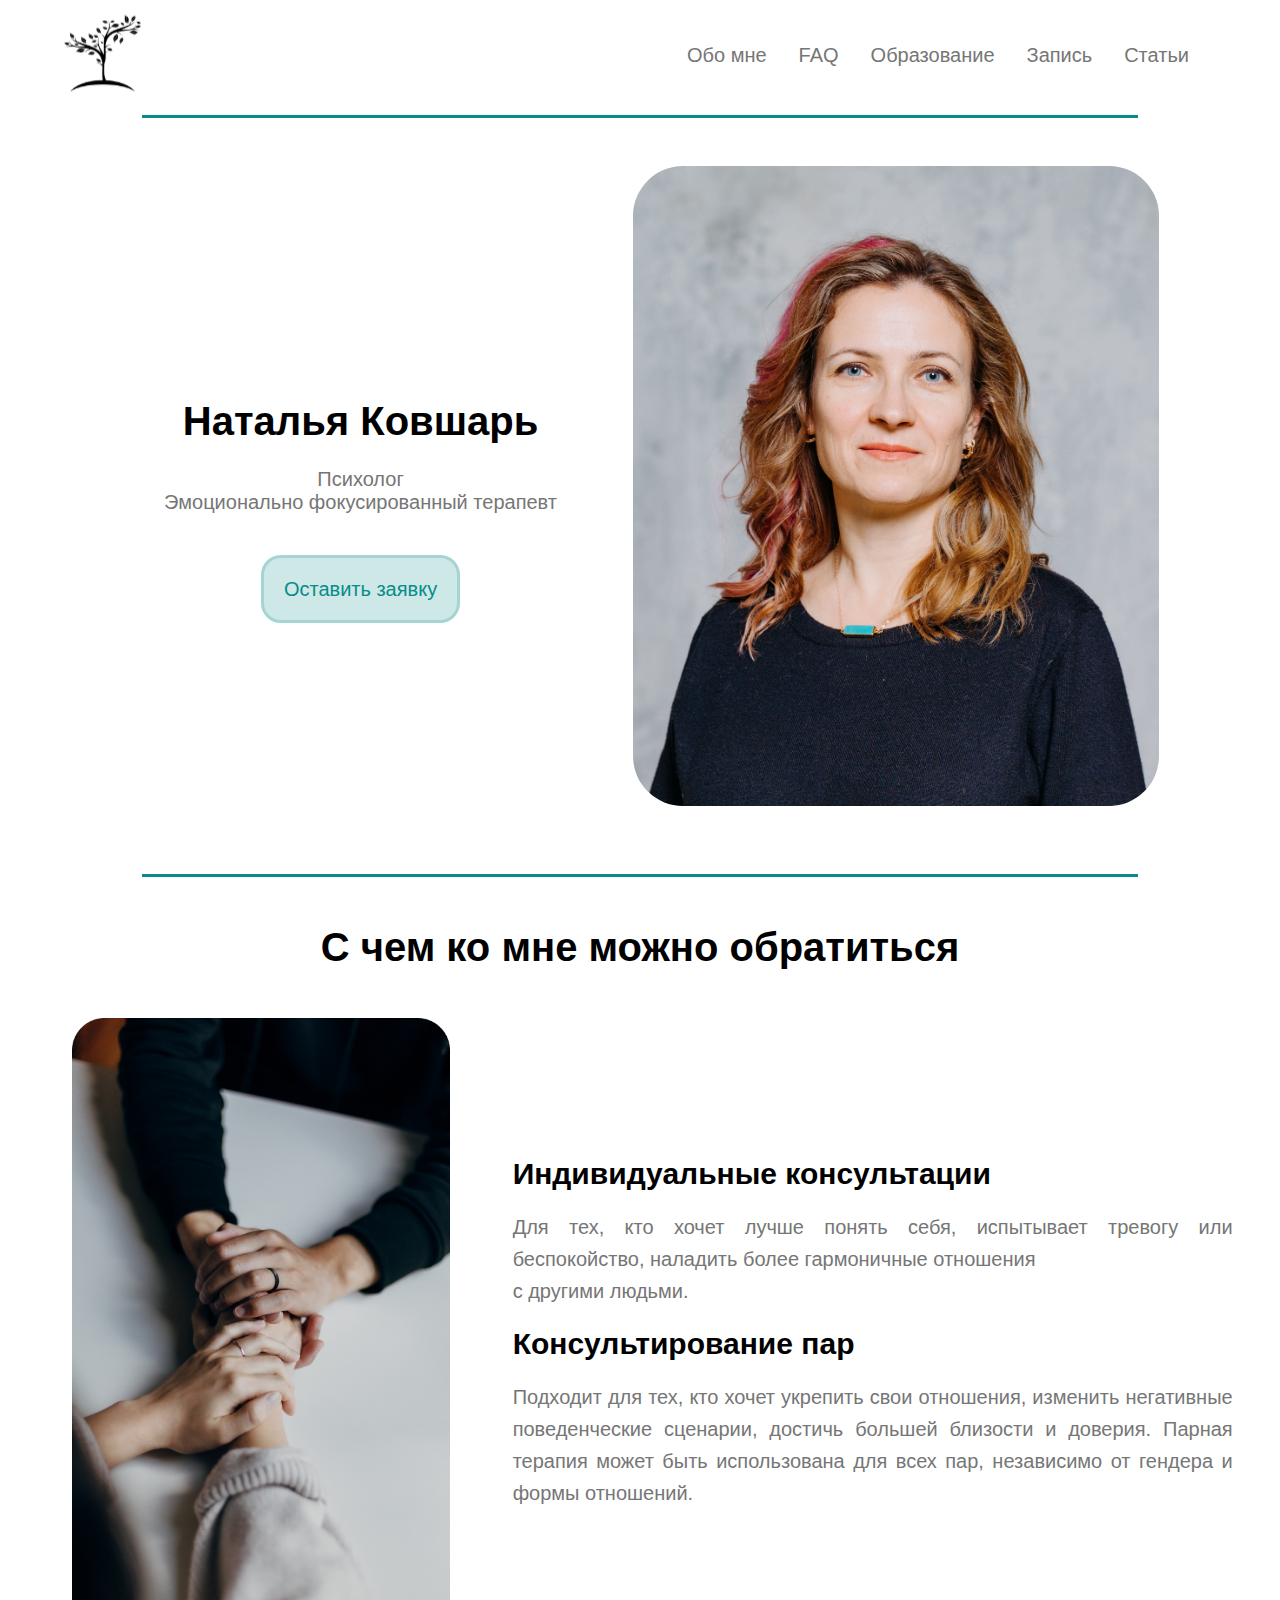
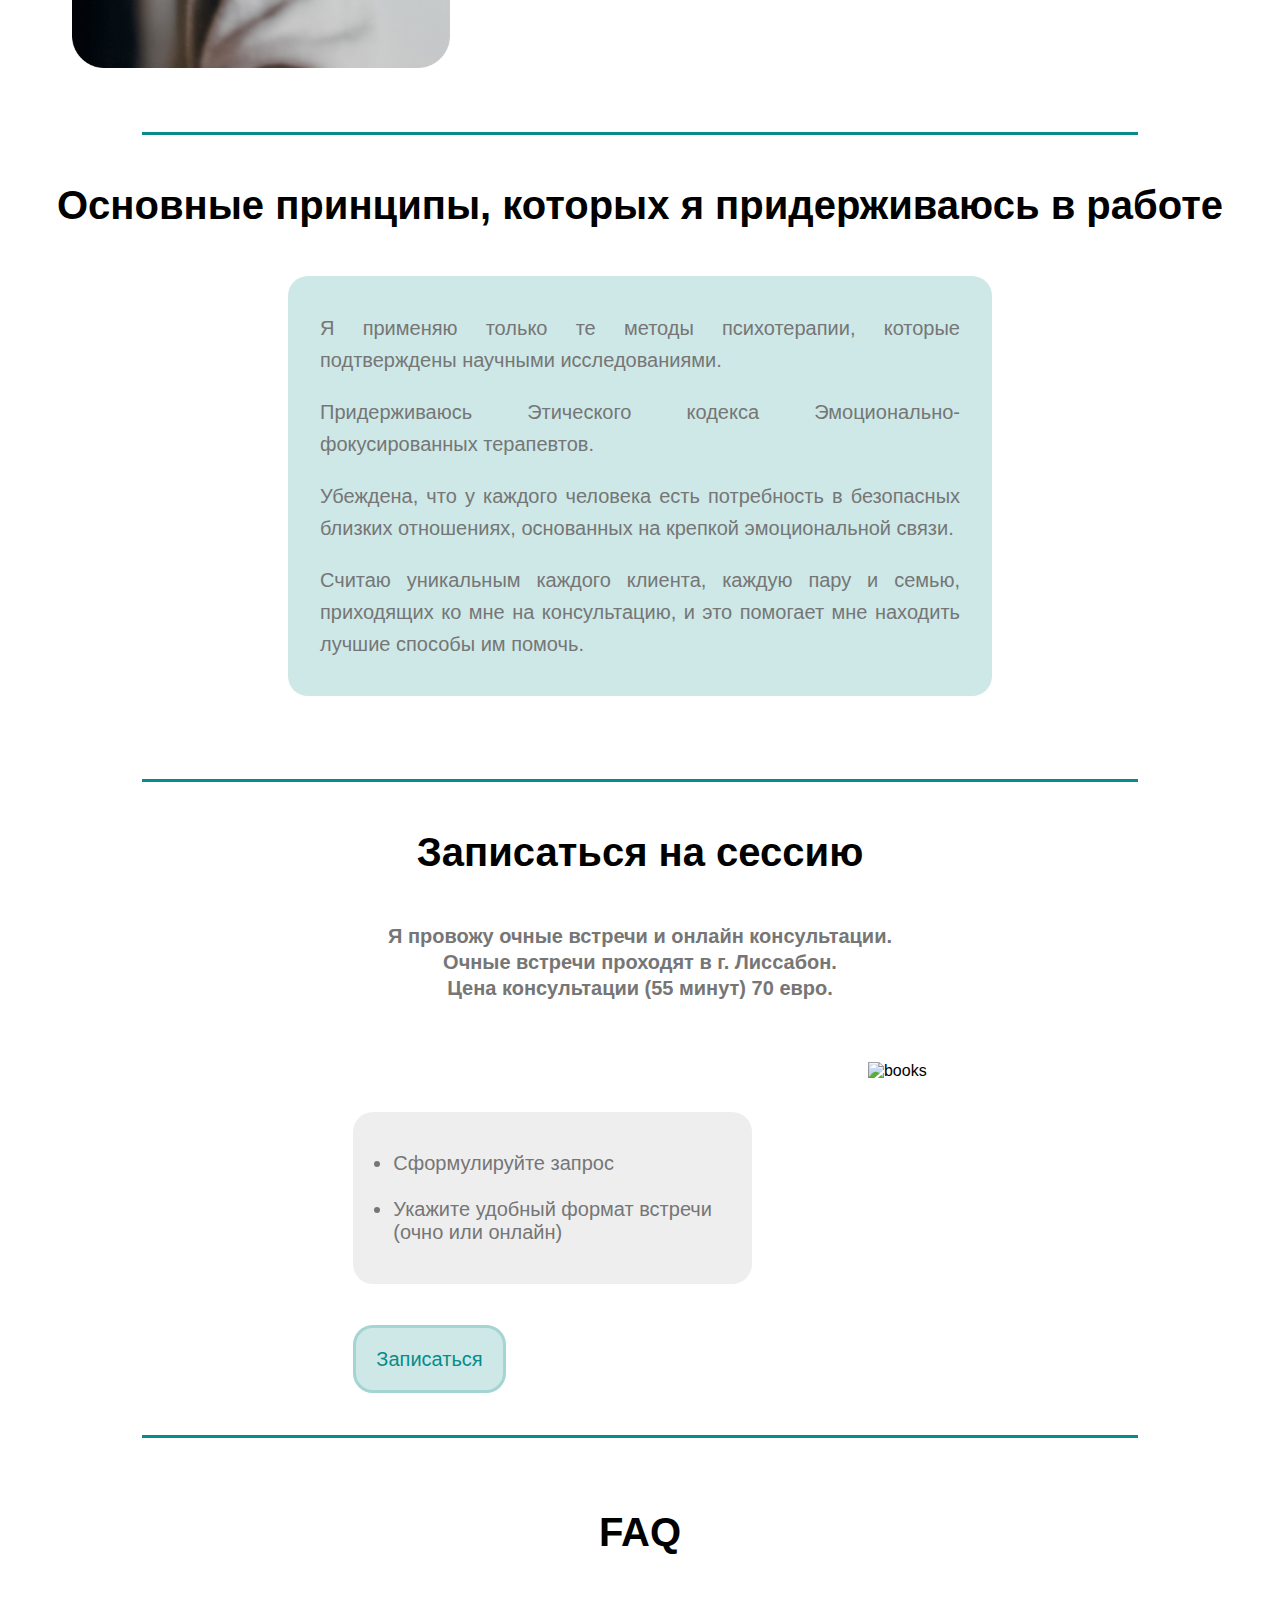
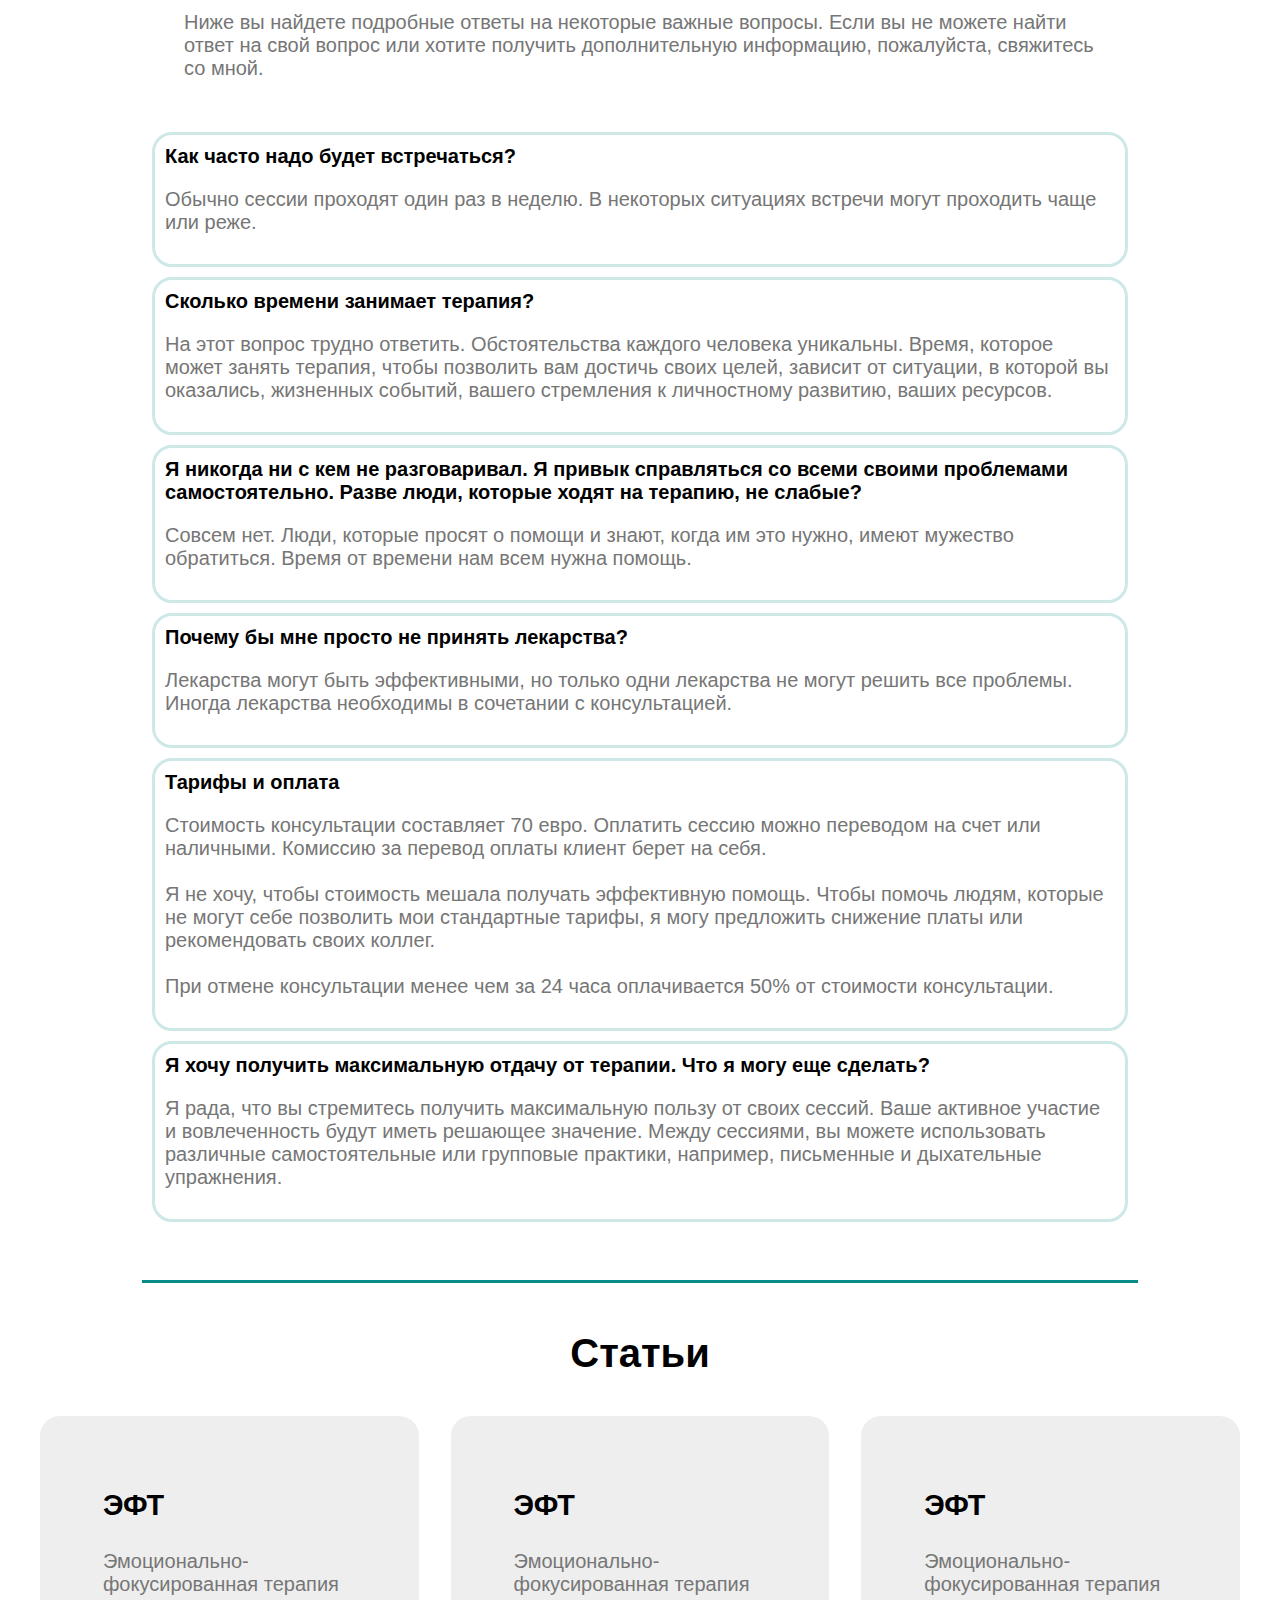
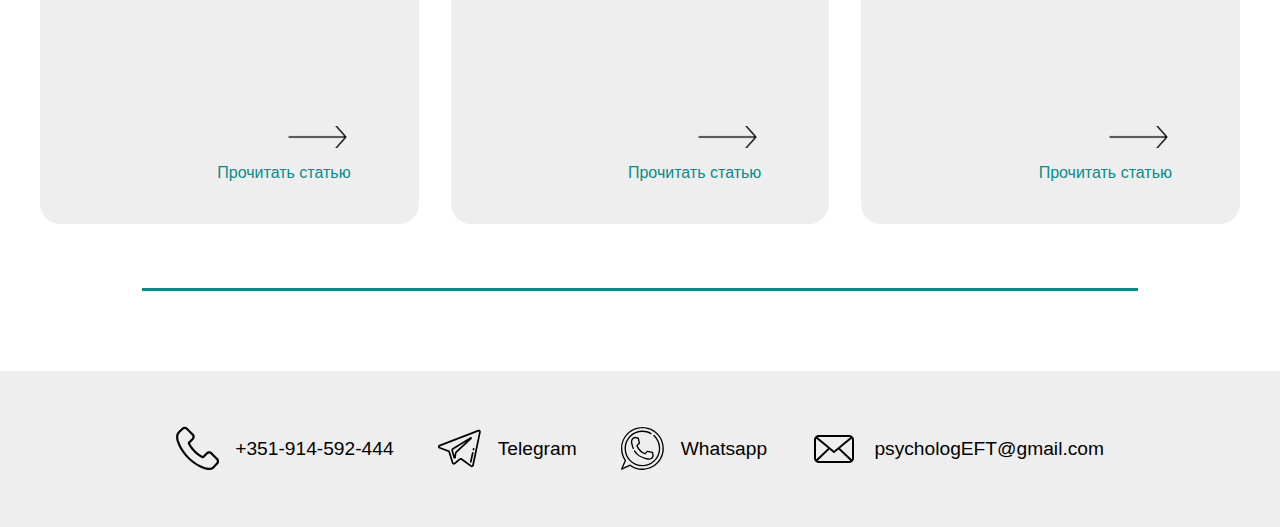
==== commit deeea84a: "fix: delete subtitle" ====
--- a/index.html
+++ b/index.html
@@ -61,8 +61,7 @@
                 <h1 class="title_size-m title_mobile-border title">Наталья Ковшарь</h1>
                 <p class="text">
                     Психолог<br />
-                    Эмоционально фокусированный терапевт<br />
-                    (Counseling Psychology Emotionally Focused Therapist)
+                    Эмоционально фокусированный терапевт
                 </p>
                 <div class="btn">
                     <a href="https://t.me/NataliaEFT" target="_blank" class="btn__link border-radius">Оставить
@@ -82,8 +81,7 @@
                 class="about__img border-radius__img about__img-item" />
             <p class="text ">
                 Психолог<br />
-                Эмоционально фокусированный терапевт<br />
-                (Counseling Psychology Emotionally Focused Therapist)
+                Эмоционально фокусированный терапевт
             </p>
 
             <div class="btn">
@@ -168,7 +166,7 @@
             <p class="booking__info text">
                 Я провожу очные встречи и онлайн консультации. <br />
                 Очные встречи проходят в г. Лиссабон. <br />
-                Цена консультации (55 минут) 60 евро.
+                Цена консультации (55 минут) 70 евро.
             </p>
 
             <div class="booking-block2">
@@ -229,7 +227,7 @@
                         </li>
                         <li class="faq-container__item">
                             <h3 class="faq-container__title title_size-s">Тарифы и оплата</h3>
-                            <p class="text faq-container__text">Стоимость консультации составляет 60 евро.
+                            <p class="text faq-container__text">Стоимость консультации составляет 70 евро.
                                 Оплатить сессию можно переводом на счет или наличными.
                                 Комиссию за перевод оплаты клиент берет на себя.
                                 <br><br>
@@ -422,7 +420,7 @@
                 </a>
             </li>
             <li class="footer__item">
-                <a href="wa.link/lcp79x" class="footer__link"><svg class="footer__icon footer__icon_telegram"
+                <a href="https://wa.me/79629108212" class="footer__link"><svg class="footer__icon footer__icon_telegram"
                         version="1.1" id="Layer_1" xmlns="http://www.w3.org/2000/svg"
                         xmlns:xlink="http://www.w3.org/1999/xlink" viewBox="0 0 512 512" xml:space="preserve">
                         <g>
